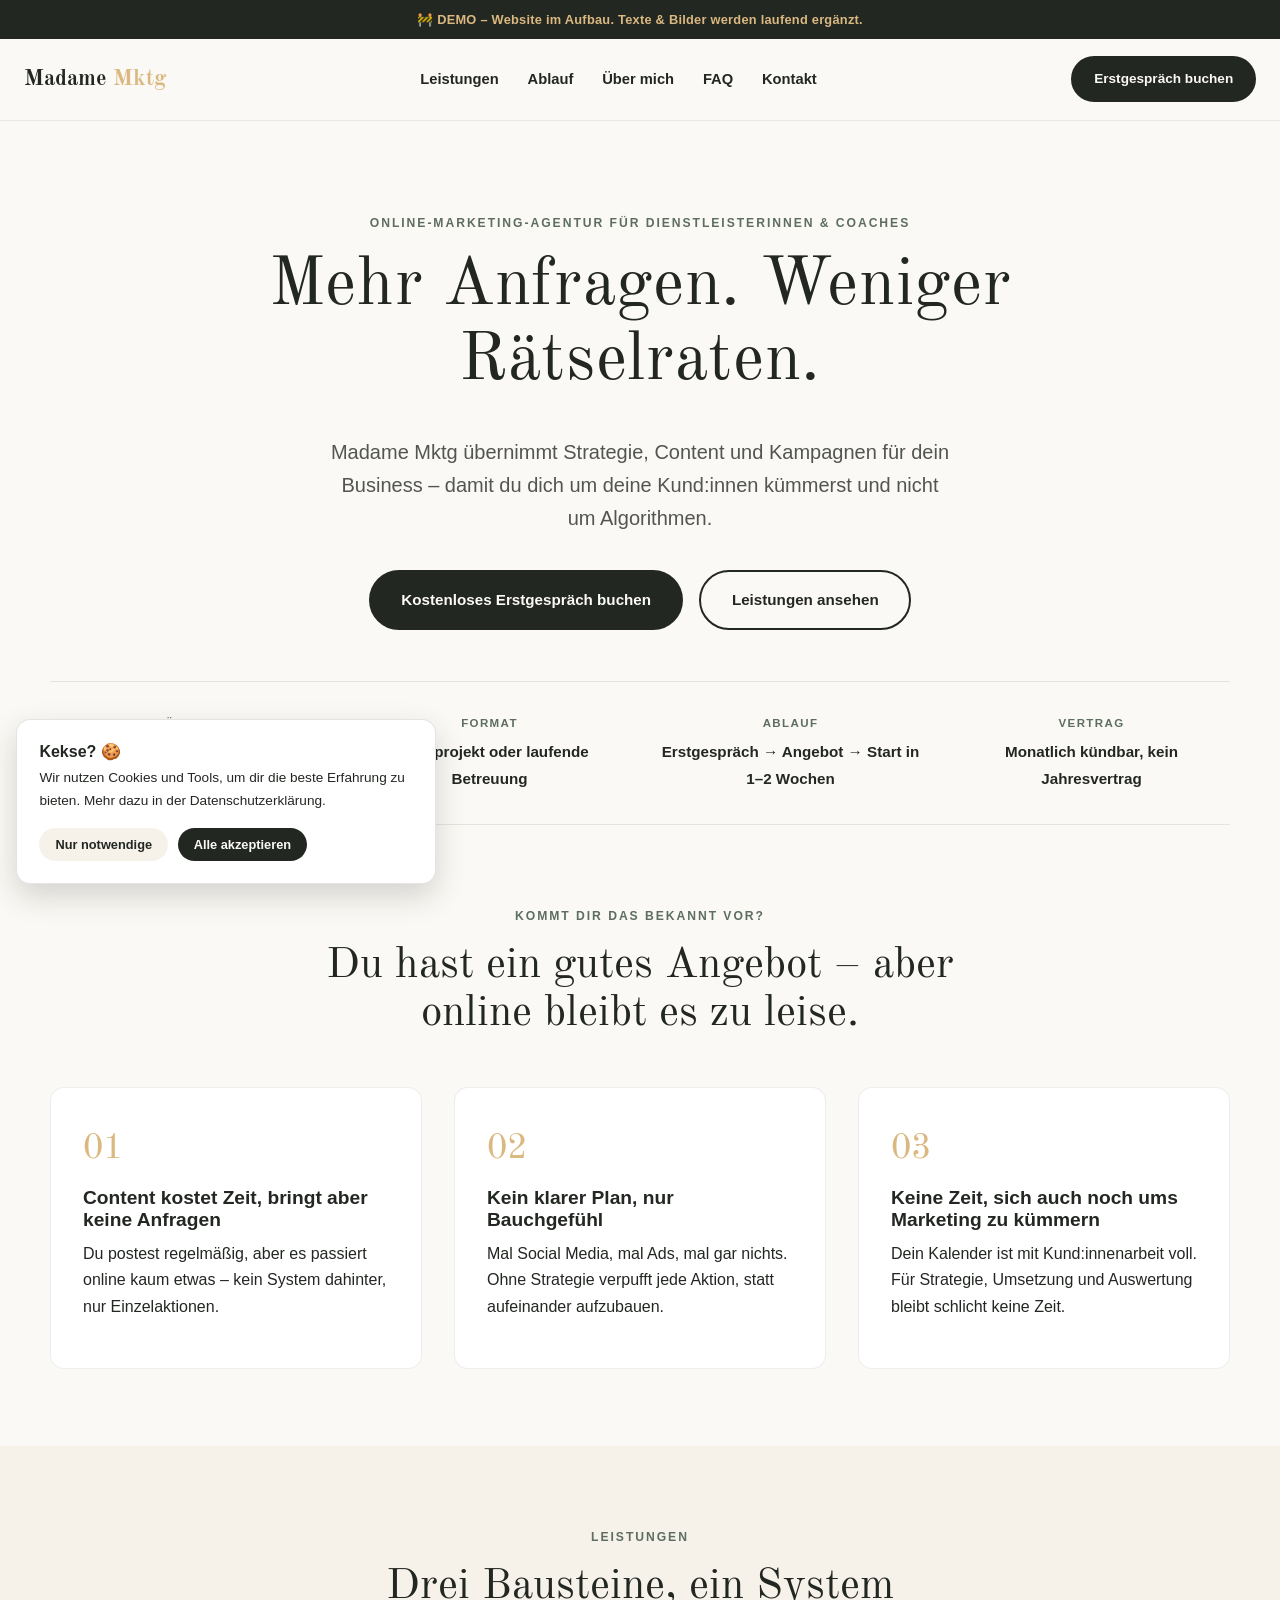
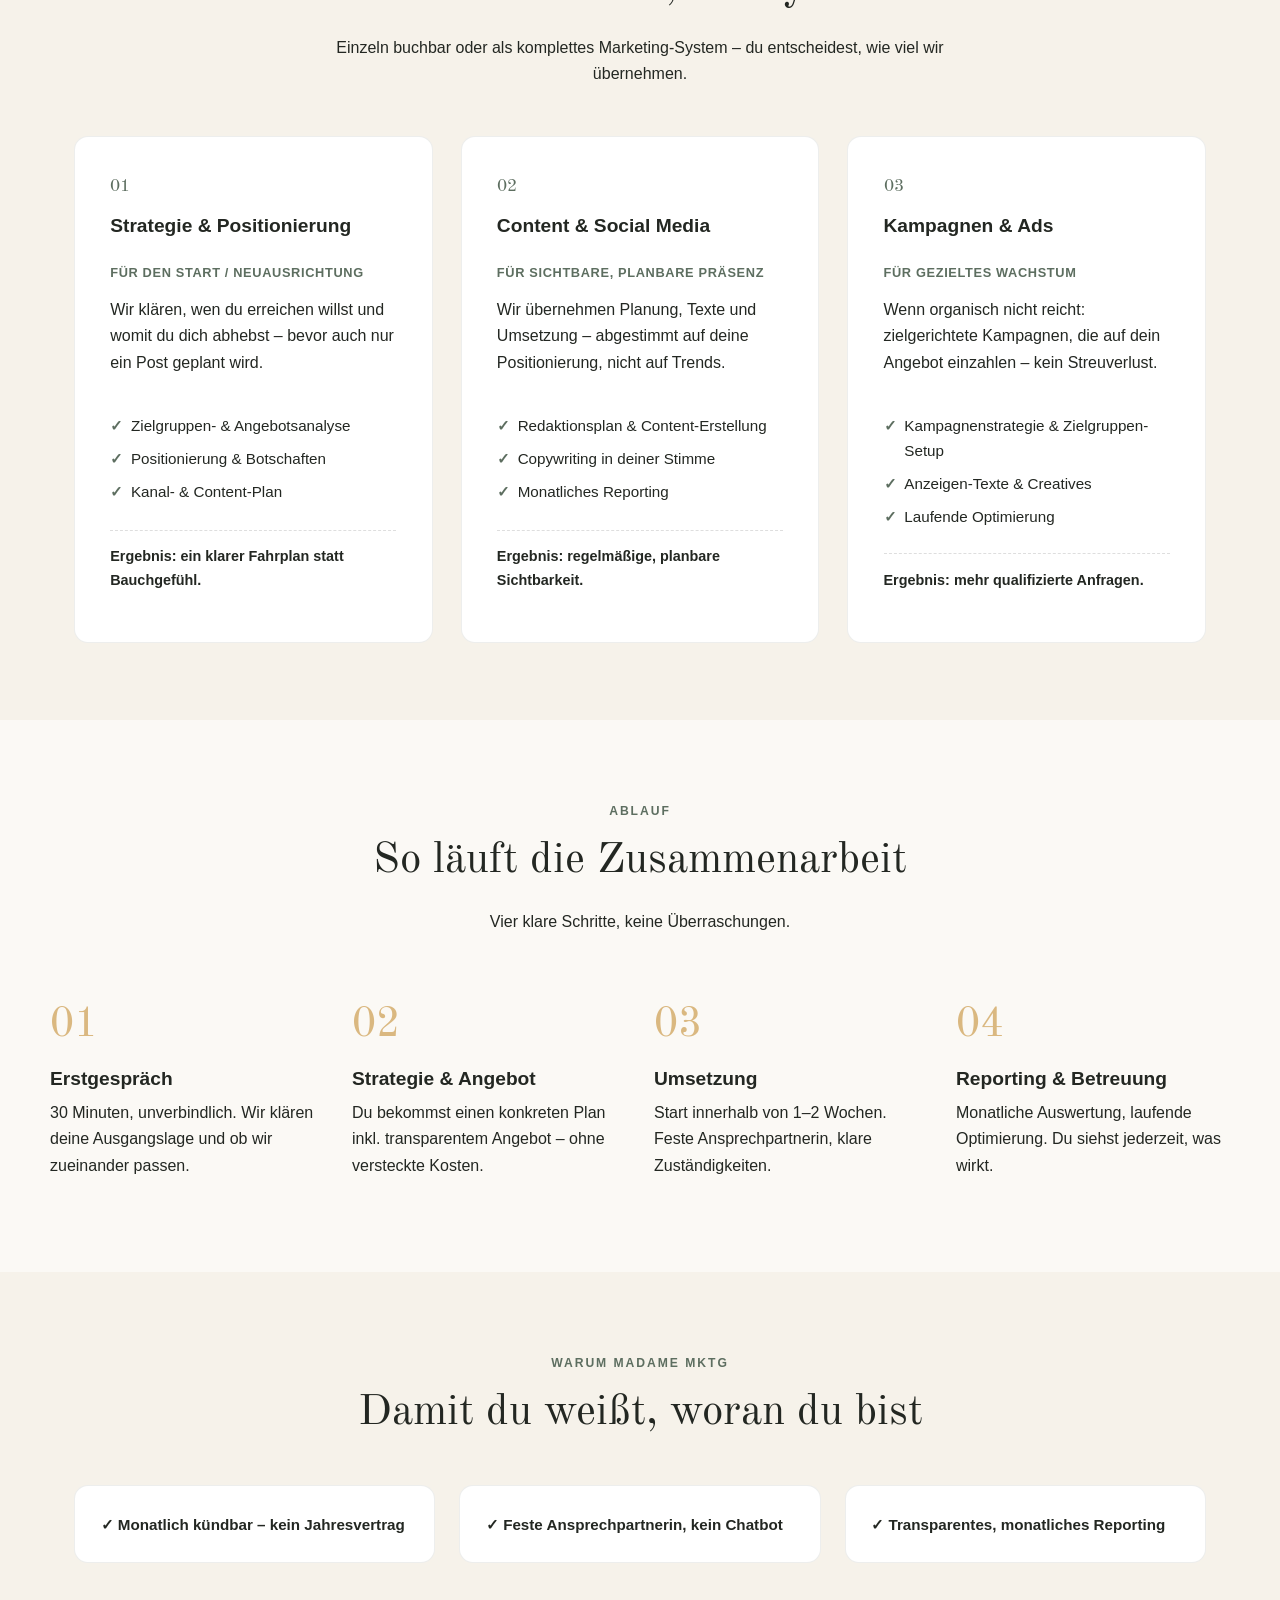
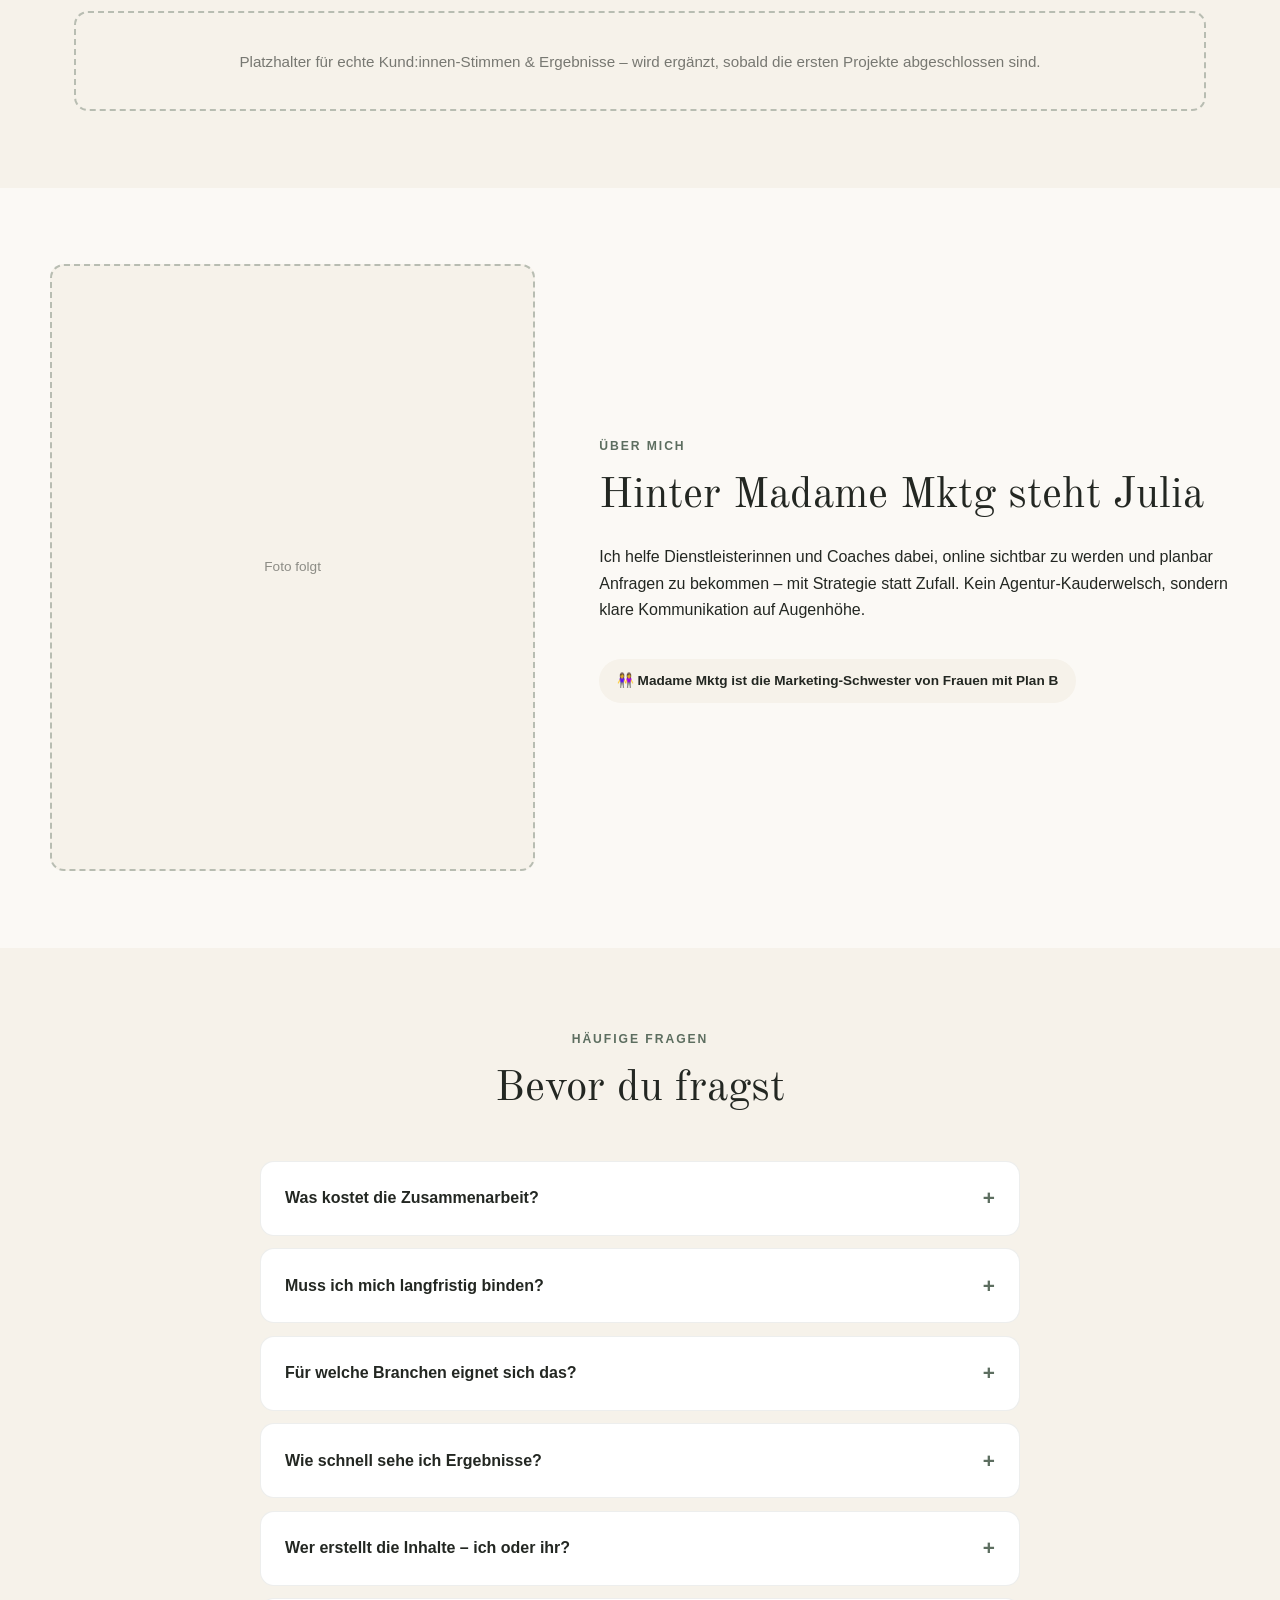
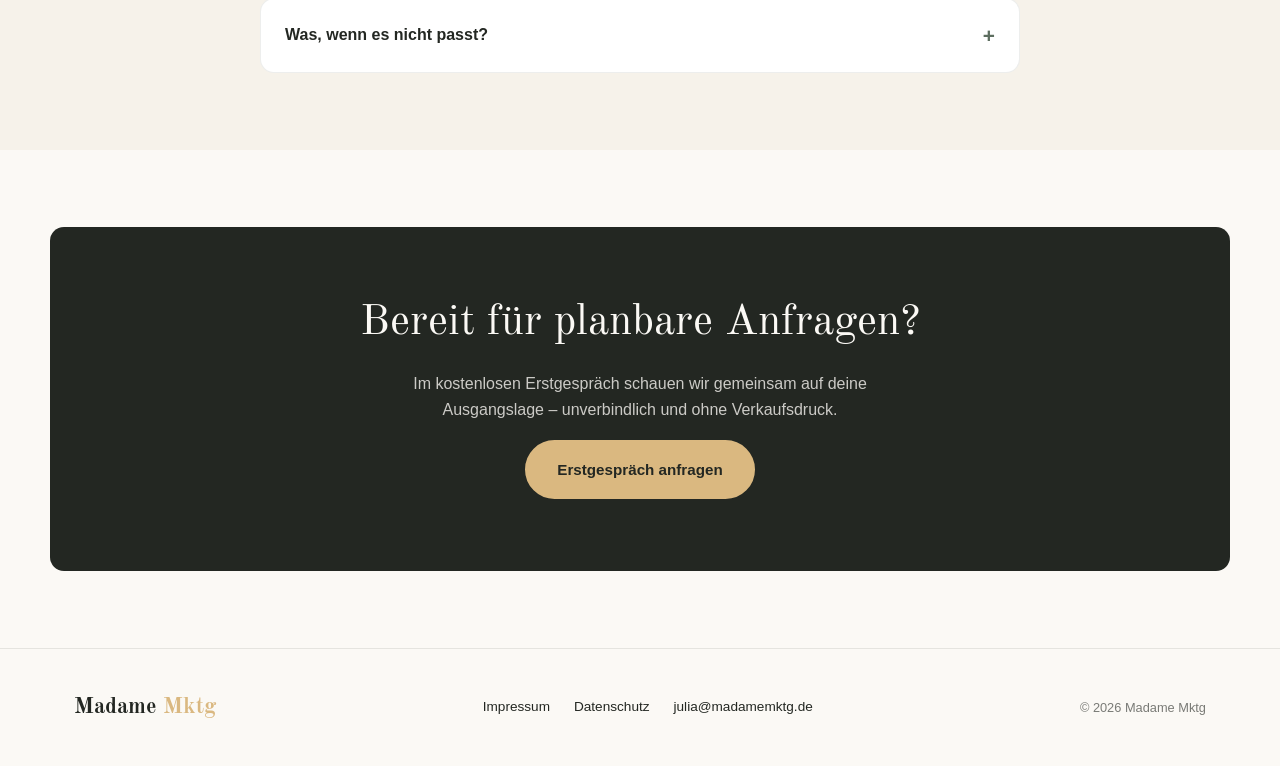
==== index.html @ fb3a8716 "Initial site: Madame Mktg Dienstleistungsseite Hero, Problem, Leistungen, Ablauf, Proof, Über mich, " ====
<!DOCTYPE html>
<html lang="de">
<head>
<meta charset="UTF-8">
<meta name="viewport" content="width=device-width, initial-scale=1.0">
<title>Madame Mktg – Online Marketing für Dienstleisterinnen & Coaches</title>
<meta name="description" content="Madame Mktg übernimmt Strategie, Content und Kampagnen für dein Dienstleistungs-Business – planbar, transparent, monatlich kündbar.">
<link rel="stylesheet" href="css/style.css">
</head>
<body>
<div class="demo-banner">🚧 DEMO – Website im Aufbau. Texte &amp; Bilder werden laufend ergänzt.</div>

<header class="site-header">
  <a href="index.html" class="logo">Madame <em>Mktg</em></a>
  <button class="nav-toggle" aria-label="Menü öffnen" aria-expanded="false">☰</button>
  <nav class="nav">
    <a href="#leistungen">Leistungen</a>
    <a href="#ablauf">Ablauf</a>
    <a href="#ueber-mich">Über mich</a>
    <a href="#faq">FAQ</a>
    <a href="#kontakt">Kontakt</a>
  </nav>
  <div class="header-actions">
    <a href="#kontakt" class="btn btn--small">Erstgespräch buchen</a>
  </div>
</header>

<main>

  <!-- HERO — Dienstleistungsseite: sofort klar, für wen / was / wie geht's weiter -->
  <section class="hero wrap">
    <div class="hero__inner">
      <span class="eyebrow">Online-Marketing-Agentur für Dienstleisterinnen &amp; Coaches</span>
      <h1>Mehr Anfragen. Weniger Rätselraten.</h1>
      <p class="hero__sub">Madame Mktg übernimmt Strategie, Content und Kampagnen für dein Business – damit du dich um deine Kund:innen kümmerst und nicht um Algorithmen.</p>
      <div class="hero__cta">
        <a href="#kontakt" class="btn">Kostenloses Erstgespräch buchen</a>
        <a href="#leistungen" class="btn btn--outline">Leistungen ansehen</a>
      </div>
    </div>

    <div class="clarity">
      <div class="clarity__grid">
        <div class="clarity__item">
          <span class="clarity__label">Für wen</span>
          <span class="clarity__value">Coaches, Beraterinnen &amp; Dienstleisterinnen</span>
        </div>
        <div class="clarity__item">
          <span class="clarity__label">Format</span>
          <span class="clarity__value">Einzelprojekt oder laufende Betreuung</span>
        </div>
        <div class="clarity__item">
          <span class="clarity__label">Ablauf</span>
          <span class="clarity__value">Erstgespräch → Angebot → Start in 1–2 Wochen</span>
        </div>
        <div class="clarity__item">
          <span class="clarity__label">Vertrag</span>
          <span class="clarity__value">Monatlich kündbar, kein Jahresvertrag</span>
        </div>
      </div>
    </div>
  </section>

  <!-- PROBLEM -->
  <section class="section wrap" id="problem">
    <div class="section-head section-head--center">
      <span class="eyebrow">Kommt dir das bekannt vor?</span>
      <h2>Du hast ein gutes Angebot – aber online bleibt es zu leise.</h2>
    </div>
    <div class="problem__list">
      <div class="problem__item">
        <span class="problem__mark">01</span>
        <h3>Content kostet Zeit, bringt aber keine Anfragen</h3>
        <p>Du postest regelmäßig, aber es passiert online kaum etwas – kein System dahinter, nur Einzelaktionen.</p>
      </div>
      <div class="problem__item">
        <span class="problem__mark">02</span>
        <h3>Kein klarer Plan, nur Bauchgefühl</h3>
        <p>Mal Social Media, mal Ads, mal gar nichts. Ohne Strategie verpufft jede Aktion, statt aufeinander aufzubauen.</p>
      </div>
      <div class="problem__item">
        <span class="problem__mark">03</span>
        <h3>Keine Zeit, sich auch noch ums Marketing zu kümmern</h3>
        <p>Dein Kalender ist mit Kund:innenarbeit voll. Für Strategie, Umsetzung und Auswertung bleibt schlicht keine Zeit.</p>
      </div>
    </div>
  </section>

  <!-- LEISTUNGEN -->
  <section class="section section--muted" id="leistungen">
    <div class="wrap">
      <div class="section-head section-head--center">
        <span class="eyebrow">Leistungen</span>
        <h2>Drei Bausteine, ein System</h2>
        <p>Einzeln buchbar oder als komplettes Marketing-System – du entscheidest, wie viel wir übernehmen.</p>
      </div>
      <div class="services">
        <article class="service-card">
          <span class="service-card__num">01</span>
          <h3>Strategie &amp; Positionierung</h3>
          <span class="service-card__for">Für den Start / Neuausrichtung</span>
          <p>Wir klären, wen du erreichen willst und womit du dich abhebst – bevor auch nur ein Post geplant wird.</p>
          <ul>
            <li>Zielgruppen- &amp; Angebotsanalyse</li>
            <li>Positionierung &amp; Botschaften</li>
            <li>Kanal- &amp; Content-Plan</li>
          </ul>
          <p class="service-card__result">Ergebnis: ein klarer Fahrplan statt Bauchgefühl.</p>
        </article>
        <article class="service-card">
          <span class="service-card__num">02</span>
          <h3>Content &amp; Social Media</h3>
          <span class="service-card__for">Für sichtbare, planbare Präsenz</span>
          <p>Wir übernehmen Planung, Texte und Umsetzung – abgestimmt auf deine Positionierung, nicht auf Trends.</p>
          <ul>
            <li>Redaktionsplan &amp; Content-Erstellung</li>
            <li>Copywriting in deiner Stimme</li>
            <li>Monatliches Reporting</li>
          </ul>
          <p class="service-card__result">Ergebnis: regelmäßige, planbare Sichtbarkeit.</p>
        </article>
        <article class="service-card">
          <span class="service-card__num">03</span>
          <h3>Kampagnen &amp; Ads</h3>
          <span class="service-card__for">Für gezieltes Wachstum</span>
          <p>Wenn organisch nicht reicht: zielgerichtete Kampagnen, die auf dein Angebot einzahlen – kein Streuverlust.</p>
          <ul>
            <li>Kampagnenstrategie &amp; Zielgruppen-Setup</li>
            <li>Anzeigen-Texte &amp; Creatives</li>
            <li>Laufende Optimierung</li>
          </ul>
          <p class="service-card__result">Ergebnis: mehr qualifizierte Anfragen.</p>
        </article>
      </div>
    </div>
  </section>

  <!-- ABLAUF -->
  <section class="section wrap" id="ablauf">
    <div class="section-head section-head--center">
      <span class="eyebrow">Ablauf</span>
      <h2>So läuft die Zusammenarbeit</h2>
      <p>Vier klare Schritte, keine Überraschungen.</p>
    </div>
    <div class="steps">
      <div class="step">
        <span class="step__num"></span>
        <h3>Erstgespräch</h3>
        <p>30 Minuten, unverbindlich. Wir klären deine Ausgangslage und ob wir zueinander passen.</p>
      </div>
      <div class="step">
        <span class="step__num"></span>
        <h3>Strategie &amp; Angebot</h3>
        <p>Du bekommst einen konkreten Plan inkl. transparentem Angebot – ohne versteckte Kosten.</p>
      </div>
      <div class="step">
        <span class="step__num"></span>
        <h3>Umsetzung</h3>
        <p>Start innerhalb von 1–2 Wochen. Feste Ansprechpartnerin, klare Zuständigkeiten.</p>
      </div>
      <div class="step">
        <span class="step__num"></span>
        <h3>Reporting &amp; Betreuung</h3>
        <p>Monatliche Auswertung, laufende Optimierung. Du siehst jederzeit, was wirkt.</p>
      </div>
    </div>
  </section>

  <!-- PROOF / TRUST -->
  <section class="section section--muted" id="proof">
    <div class="wrap">
      <div class="section-head section-head--center">
        <span class="eyebrow">Warum Madame Mktg</span>
        <h2>Damit du weißt, woran du bist</h2>
      </div>
      <div class="trust__grid">
        <div class="trust__item">✓ Monatlich kündbar – kein Jahresvertrag</div>
        <div class="trust__item">✓ Feste Ansprechpartnerin, kein Chatbot</div>
        <div class="trust__item">✓ Transparentes, monatliches Reporting</div>
      </div>
      <div class="testimonial-placeholder">
        Platzhalter für echte Kund:innen-Stimmen &amp; Ergebnisse – wird ergänzt, sobald die ersten Projekte abgeschlossen sind.
      </div>
    </div>
  </section>

  <!-- ÜBER MICH -->
  <section class="section wrap" id="ueber-mich">
    <div class="about__grid">
      <div class="about__photo">Foto folgt</div>
      <div>
        <span class="eyebrow">Über mich</span>
        <h2>Hinter Madame Mktg steht Julia</h2>
        <p>Ich helfe Dienstleisterinnen und Coaches dabei, online sichtbar zu werden und planbar Anfragen zu bekommen – mit Strategie statt Zufall. Kein Agentur-Kauderwelsch, sondern klare Kommunikation auf Augenhöhe.</p>
        <div class="sister-note">👭 Madame Mktg ist die Marketing-Schwester von Frauen mit Plan B</div>
      </div>
    </div>
  </section>

  <!-- FAQ -->
  <section class="section section--muted" id="faq">
    <div class="wrap">
      <div class="section-head section-head--center">
        <span class="eyebrow">Häufige Fragen</span>
        <h2>Bevor du fragst</h2>
      </div>
      <div class="faq">
        <details class="faq-item">
          <summary>Was kostet die Zusammenarbeit?</summary>
          <p>Das hängt vom Umfang ab – Einzelprojekt oder laufende Betreuung. Im kostenlosen Erstgespräch bekommst du ein konkretes, transparentes Angebot, keine Pauschalpreise von der Stange.</p>
        </details>
        <details class="faq-item">
          <summary>Muss ich mich langfristig binden?</summary>
          <p>Nein. Alle laufenden Pakete sind monatlich kündbar. Wir wollen, dass du bleibst, weil es funktioniert – nicht, weil ein Vertrag dich hält.</p>
        </details>
        <details class="faq-item">
          <summary>Für welche Branchen eignet sich das?</summary>
          <p>Der Fokus liegt auf Coaches, Beraterinnen und Dienstleisterinnen mit erklärungsbedürftigen Angeboten. Passt dein Business nicht dazu, sagen wir dir das ehrlich im Erstgespräch.</p>
        </details>
        <details class="faq-item">
          <summary>Wie schnell sehe ich Ergebnisse?</summary>
          <p>Erste sichtbare Aktivität ab Woche 1–2. Verlässliche, planbare Anfragen brauchen meist 8–12 Wochen kontinuierlicher Arbeit – seriöses Marketing ist kein Sprint.</p>
        </details>
        <details class="faq-item">
          <summary>Wer erstellt die Inhalte – ich oder ihr?</summary>
          <p>Wir übernehmen die Umsetzung, basierend auf deiner Stimme und deinem Wissen. Du gibst Input (z. B. in kurzen Calls oder Sprachnachrichten), wir machen daraus fertigen Content.</p>
        </details>
        <details class="faq-item">
          <summary>Was, wenn es nicht passt?</summary>
          <p>Dank monatlicher Kündbarkeit trägst du kein großes Risiko. Im Erstgespräch prüfen wir außerdem ehrlich, ob eine Zusammenarbeit für beide Seiten Sinn ergibt.</p>
        </details>
      </div>
    </div>
  </section>

  <!-- FINAL CTA -->
  <section class="section wrap" id="kontakt">
    <div class="final-cta">
      <h2>Bereit für planbare Anfragen?</h2>
      <p>Im kostenlosen Erstgespräch schauen wir gemeinsam auf deine Ausgangslage – unverbindlich und ohne Verkaufsdruck.</p>
      <a href="mailto:julia@madamemktg.de?subject=Erstgespr%C3%A4ch%20Madame%20Mktg" class="btn">Erstgespräch anfragen</a>
    </div>
  </section>

</main>

<footer class="site-footer">
  <div class="wrap footer__grid">
    <span class="logo">Madame <em>Mktg</em></span>
    <div class="footer__links">
      <a href="impressum.html">Impressum</a>
      <a href="datenschutz.html">Datenschutz</a>
      <a href="mailto:julia@madamemktg.de">julia@madamemktg.de</a>
    </div>
    <span class="footer__meta">© <span id="year"></span> Madame Mktg</span>
  </div>
</footer>

<div class="cookie-banner" id="cookie-banner">
  <h3>Kekse? 🍪</h3>
  <p>Wir nutzen Cookies und Tools, um dir die beste Erfahrung zu bieten. Mehr dazu in der <a href="datenschutz.html">Datenschutzerklärung</a>.</p>
  <div class="cookie-banner__actions">
    <button type="button" class="cookie-btn--necessary" id="cookie-necessary">Nur notwendige</button>
    <button type="button" class="cookie-btn--all" id="cookie-all">Alle akzeptieren</button>
  </div>
</div>

<script src="js/main.js"></script>
</body>
</html>
---- css/style.css ----
/* ==========================================================
   Madame Mktg — Stylesheet
   Farbwelt & Headline-Schrift bewusst an "Frauen mit Plan B"
   angelehnt (Schwestermarke), Aufbau & Komponenten eigenständig
   für eine konversionsfokussierte Dienstleistungsseite.
   ========================================================== */

@font-face {
  font-family: "Old Standard TT";
  src: url("../assets/fonts/OldStandardTT-Regular.woff2") format("woff2");
  font-weight: 400;
  font-style: normal;
  font-display: swap;
}
@font-face {
  font-family: "Old Standard TT";
  src: url("../assets/fonts/OldStandardTT-Bold.woff2") format("woff2");
  font-weight: 700;
  font-style: normal;
  font-display: swap;
}
@font-face {
  font-family: "Old Standard TT";
  src: url("../assets/fonts/OldStandardTT-Italic.woff2") format("woff2");
  font-weight: 400;
  font-style: italic;
  font-display: swap;
}
/* Self-hosted (SIL Open Font License) – kein Google-Fonts-Request, DSGVO-sauber. */

:root {
  --ink: #232722;
  --forest: #5D6E60;
  --sand: #dab880;
  --cream: #f6f2ea;
  --paper: #fbf9f5;
  --white: #ffffff;

  --font-head: "Old Standard TT", Georgia, "Times New Roman", serif;
  --font-body: -apple-system, BlinkMacSystemFont, "Segoe UI", Roboto, Helvetica, Arial, sans-serif;

  --container: 1180px;
  --container-narrow: 760px;
  --gap-section: clamp(3rem, 6vw, 6rem);
  --radius: 14px;
  --ease: cubic-bezier(0.16, 1, 0.3, 1);
}

*, *::before, *::after { box-sizing: border-box; }
html { scroll-behavior: smooth; }
@media (prefers-reduced-motion: reduce) { html { scroll-behavior: auto; } }

body {
  margin: 0;
  background: var(--paper);
  color: var(--ink);
  font-family: var(--font-body);
  font-size: 16px;
  line-height: 1.65;
  -webkit-font-smoothing: antialiased;
}
img { max-width: 100%; display: block; }
a { color: inherit; text-decoration: none; }
ul { padding: 0; margin: 0; list-style: none; }

h1, h2, h3 {
  font-family: var(--font-head);
  font-weight: 400;
  line-height: 1.12;
  margin: 0 0 0.55em;
}
h1 { font-size: clamp(2.4rem, 5.6vw, 4.2rem); letter-spacing: 0.01em; }
h2 { font-size: clamp(1.9rem, 3.6vw, 2.7rem); }
h3 { font-family: var(--font-body); font-weight: 700; font-size: 1.2rem; }
p { margin: 0 0 1em; }
em { font-style: italic; color: var(--forest); }

.eyebrow {
  display: inline-block;
  font-size: 0.76rem;
  letter-spacing: 0.16em;
  text-transform: uppercase;
  color: var(--forest);
  font-weight: 700;
  margin-bottom: 1rem;
}

/* ---------- Layout ---------- */
.wrap { max-width: var(--container); margin: 0 auto; padding: 0 1.5rem; }
.wrap--narrow { max-width: var(--container-narrow); }
.section { padding: var(--gap-section) 0; }
.section--muted { background: var(--cream); }
.section-head { max-width: 640px; margin: 0 0 3rem; }
.section-head--center { margin-left: auto; margin-right: auto; text-align: center; }

/* ---------- Demo banner ---------- */
.demo-banner {
  background: var(--ink);
  color: var(--sand);
  text-align: center;
  font-size: 0.8rem;
  font-weight: 600;
  letter-spacing: 0.02em;
  padding: 0.55rem 1rem;
}

/* ---------- Buttons ---------- */
.btn {
  display: inline-flex;
  align-items: center;
  gap: 0.5rem;
  padding: 0.95rem 1.9rem;
  background: var(--ink);
  color: var(--paper);
  border-radius: 999px;
  font-size: 0.95rem;
  font-weight: 700;
  border: 2px solid var(--ink);
  cursor: pointer;
  transition: background 0.25s var(--ease), color 0.25s var(--ease), transform 0.25s var(--ease);
}
.btn:hover { background: var(--forest); border-color: var(--forest); transform: translateY(-2px); }
.btn--outline { background: transparent; color: var(--ink); }
.btn--outline:hover { background: var(--ink); color: var(--paper); }
.btn--small { padding: 0.6rem 1.3rem; font-size: 0.85rem; }
.btn--block { width: 100%; justify-content: center; }

/* ---------- Header ---------- */
.site-header {
  position: sticky;
  top: 0;
  z-index: 40;
  display: flex;
  align-items: center;
  justify-content: space-between;
  gap: 1rem;
  padding: 1.1rem 1.5rem;
  background: rgba(251, 249, 245, 0.92);
  backdrop-filter: blur(8px);
  border-bottom: 1px solid rgba(35, 39, 34, 0.08);
}
.logo {
  font-family: var(--font-head);
  font-size: 1.4rem;
  font-weight: 700;
  color: var(--ink);
  display: inline-flex;
  align-items: baseline;
  gap: 0.35rem;
}
.logo em { font-style: normal; color: var(--sand); }
.nav { display: flex; align-items: center; gap: 1.8rem; }
.nav a { font-size: 0.92rem; font-weight: 600; }
.nav a:hover { color: var(--forest); }
.header-actions { display: flex; align-items: center; gap: 1.5rem; }
.nav-toggle {
  display: none;
  background: none;
  border: none;
  font-size: 1.4rem;
  cursor: pointer;
  color: var(--ink);
}
@media (max-width: 880px) {
  .nav {
    position: absolute;
    top: 100%;
    left: 0;
    right: 0;
    flex-direction: column;
    align-items: flex-start;
    gap: 0;
    background: var(--paper);
    border-bottom: 1px solid rgba(35,39,34,0.08);
    max-height: 0;
    overflow: hidden;
    transition: max-height 0.3s var(--ease);
  }
  .nav.is-open { max-height: 320px; }
  .nav a { padding: 0.9rem 1.5rem; width: 100%; border-top: 1px solid rgba(35,39,34,0.06); }
  .nav-toggle { display: block; }
}

/* ---------- Hero ---------- */
.hero { padding: clamp(3rem, 7vw, 5.5rem) 0 0; }
.hero__inner { max-width: 780px; margin: 0 auto; text-align: center; }
.hero__sub {
  font-size: clamp(1.05rem, 1.6vw, 1.25rem);
  color: rgba(35,39,34,0.78);
  max-width: 620px;
  margin: 0 auto 2.2rem;
}
.hero__cta { display: flex; justify-content: center; gap: 1rem; flex-wrap: wrap; margin-bottom: 3.2rem; }

/* Clarity strip: answers "woran bin ich bei euch" at a glance */
.clarity {
  border-top: 1px solid rgba(35,39,34,0.1);
  border-bottom: 1px solid rgba(35,39,34,0.1);
  padding: 2rem 0;
}
.clarity__grid {
  display: grid;
  grid-template-columns: repeat(4, 1fr);
  gap: 1.5rem;
}
@media (max-width: 880px) {
  .clarity__grid { grid-template-columns: repeat(2, 1fr); }
}
.clarity__item { text-align: center; padding: 0 0.5rem; }
.clarity__label {
  display: block;
  font-size: 0.72rem;
  letter-spacing: 0.12em;
  text-transform: uppercase;
  color: var(--forest);
  font-weight: 700;
  margin-bottom: 0.4rem;
}
.clarity__value { font-size: 0.95rem; font-weight: 600; }

/* ---------- Problem ---------- */
.problem__list { display: grid; grid-template-columns: repeat(3, 1fr); gap: 2rem; }
@media (max-width: 880px) { .problem__list { grid-template-columns: 1fr; } }
.problem__item {
  background: var(--white);
  border: 1px solid rgba(35,39,34,0.08);
  border-radius: var(--radius);
  padding: 2rem;
}
.problem__mark { font-family: var(--font-head); font-size: 2.2rem; color: var(--sand); margin-bottom: 0.6rem; display: block; }

/* ---------- Leistungen ---------- */
.services { display: grid; grid-template-columns: repeat(3, 1fr); gap: 1.75rem; }
@media (max-width: 980px) { .services { grid-template-columns: 1fr; } }
.service-card {
  background: var(--white);
  border-radius: var(--radius);
  padding: 2.2rem;
  border: 1px solid rgba(35,39,34,0.08);
  display: flex;
  flex-direction: column;
  gap: 0.9rem;
}
.service-card__num { font-family: var(--font-head); font-size: 1.1rem; color: var(--forest); }
.service-card__for {
  font-size: 0.8rem;
  font-weight: 700;
  color: var(--forest);
  text-transform: uppercase;
  letter-spacing: 0.05em;
}
.service-card ul { display: flex; flex-direction: column; gap: 0.5rem; margin: 0.4rem 0 0.6rem; }
.service-card li { position: relative; padding-left: 1.3rem; font-size: 0.95rem; }
.service-card li::before { content: "✓"; position: absolute; left: 0; color: var(--forest); font-weight: 700; }
.service-card__result {
  margin-top: auto;
  padding-top: 0.9rem;
  border-top: 1px dashed rgba(35,39,34,0.15);
  font-size: 0.9rem;
  font-weight: 600;
}

/* ---------- Ablauf ---------- */
.steps { display: grid; grid-template-columns: repeat(4, 1fr); gap: 1.75rem; counter-reset: step; }
@media (max-width: 980px) { .steps { grid-template-columns: 1fr 1fr; } }
@media (max-width: 600px) { .steps { grid-template-columns: 1fr; } }
.step { position: relative; padding-top: 0.5rem; }
.step__num {
  counter-increment: step;
  font-family: var(--font-head);
  font-size: 2.6rem;
  color: var(--sand);
  margin-bottom: 0.5rem;
  display: block;
}
.step__num::before { content: counter(step, decimal-leading-zero); }

/* ---------- Proof / trust ---------- */
.trust__grid { display: grid; grid-template-columns: repeat(3, 1fr); gap: 1.5rem; margin-bottom: 3rem; }
@media (max-width: 880px) { .trust__grid { grid-template-columns: 1fr; } }
.trust__item {
  background: var(--white);
  border: 1px solid rgba(35,39,34,0.08);
  border-radius: var(--radius);
  padding: 1.6rem;
  font-size: 0.95rem;
  font-weight: 600;
}
.testimonial-placeholder {
  border: 2px dashed rgba(93,110,96,0.4);
  border-radius: var(--radius);
  padding: 2.2rem;
  text-align: center;
  color: rgba(35,39,34,0.6);
  font-size: 0.95rem;
}

/* ---------- Über mich ---------- */
.about__grid { display: grid; grid-template-columns: 1fr 1.3fr; gap: clamp(2rem, 5vw, 4rem); align-items: center; }
@media (max-width: 880px) { .about__grid { grid-template-columns: 1fr; } }
.about__photo {
  aspect-ratio: 4/5;
  background: var(--cream);
  border-radius: var(--radius);
  border: 2px dashed rgba(93,110,96,0.4);
  display: flex;
  align-items: center;
  justify-content: center;
  color: rgba(35,39,34,0.5);
  font-size: 0.85rem;
  text-align: center;
  padding: 1rem;
}
.sister-note {
  display: inline-flex;
  align-items: center;
  gap: 0.5rem;
  margin-top: 1.2rem;
  padding: 0.7rem 1.1rem;
  background: var(--cream);
  border-radius: 999px;
  font-size: 0.85rem;
  font-weight: 600;
}

/* ---------- FAQ ---------- */
.faq { max-width: var(--container-narrow); margin: 0 auto; display: flex; flex-direction: column; gap: 0.8rem; }
.faq-item {
  background: var(--white);
  border: 1px solid rgba(35,39,34,0.08);
  border-radius: var(--radius);
  overflow: hidden;
}
.faq-item summary {
  cursor: pointer;
  list-style: none;
  padding: 1.2rem 1.5rem;
  font-weight: 700;
  display: flex;
  justify-content: space-between;
  align-items: center;
  gap: 1rem;
}
.faq-item summary::-webkit-details-marker { display: none; }
.faq-item summary::after { content: "+"; font-size: 1.3rem; color: var(--forest); flex-shrink: 0; }
.faq-item[open] summary::after { content: "–"; }
.faq-item p { padding: 0 1.5rem 1.4rem; margin: 0; color: rgba(35,39,34,0.8); }

/* ---------- Final CTA ---------- */
.final-cta {
  background: var(--ink);
  color: var(--paper);
  border-radius: var(--radius);
  padding: clamp(2.5rem, 6vw, 4.5rem);
  text-align: center;
}
.final-cta h2 { color: var(--paper); }
.final-cta p { color: rgba(251,249,245,0.78); max-width: 520px; margin-left: auto; margin-right: auto; }
.final-cta .btn { background: var(--sand); border-color: var(--sand); color: var(--ink); }
.final-cta .btn:hover { background: var(--paper); border-color: var(--paper); }

/* ---------- Footer ---------- */
.site-footer { border-top: 1px solid rgba(35,39,34,0.1); padding: 2.5rem 0; }
.footer__grid { display: flex; flex-wrap: wrap; justify-content: space-between; gap: 1.5rem; align-items: center; }
.footer__links { display: flex; gap: 1.5rem; flex-wrap: wrap; font-size: 0.85rem; }
.footer__meta { font-size: 0.8rem; color: rgba(35,39,34,0.6); }

/* ---------- Cookie banner ---------- */
.cookie-banner {
  position: fixed;
  bottom: 1rem;
  left: 1rem;
  right: 1rem;
  max-width: 420px;
  background: var(--white);
  border: 1px solid rgba(35,39,34,0.12);
  border-radius: var(--radius);
  padding: 1.4rem;
  box-shadow: 0 12px 30px rgba(35,39,34,0.18);
  transform: translateY(140%);
  transition: transform 0.4s var(--ease);
  z-index: 60;
}
.cookie-banner.is-visible { transform: translateY(0); }
.cookie-banner h3 { margin: 0 0 0.4rem; font-size: 1rem; }
.cookie-banner p { font-size: 0.85rem; margin: 0 0 1rem; }
.cookie-banner__actions { display: flex; gap: 0.6rem; flex-wrap: wrap; }
.cookie-btn--necessary, .cookie-btn--all {
  border: none;
  border-radius: 999px;
  padding: 0.55rem 1rem;
  font-size: 0.8rem;
  font-weight: 700;
  cursor: pointer;
}
.cookie-btn--necessary { background: var(--cream); color: var(--ink); }
.cookie-btn--all { background: var(--ink); color: var(--paper); }

/* ---------- Simple legal page ---------- */
.legal-list { display: flex; flex-direction: column; gap: 0.5rem; margin: 1rem 0 1.5rem; padding-left: 1.2rem; list-style: disc; }
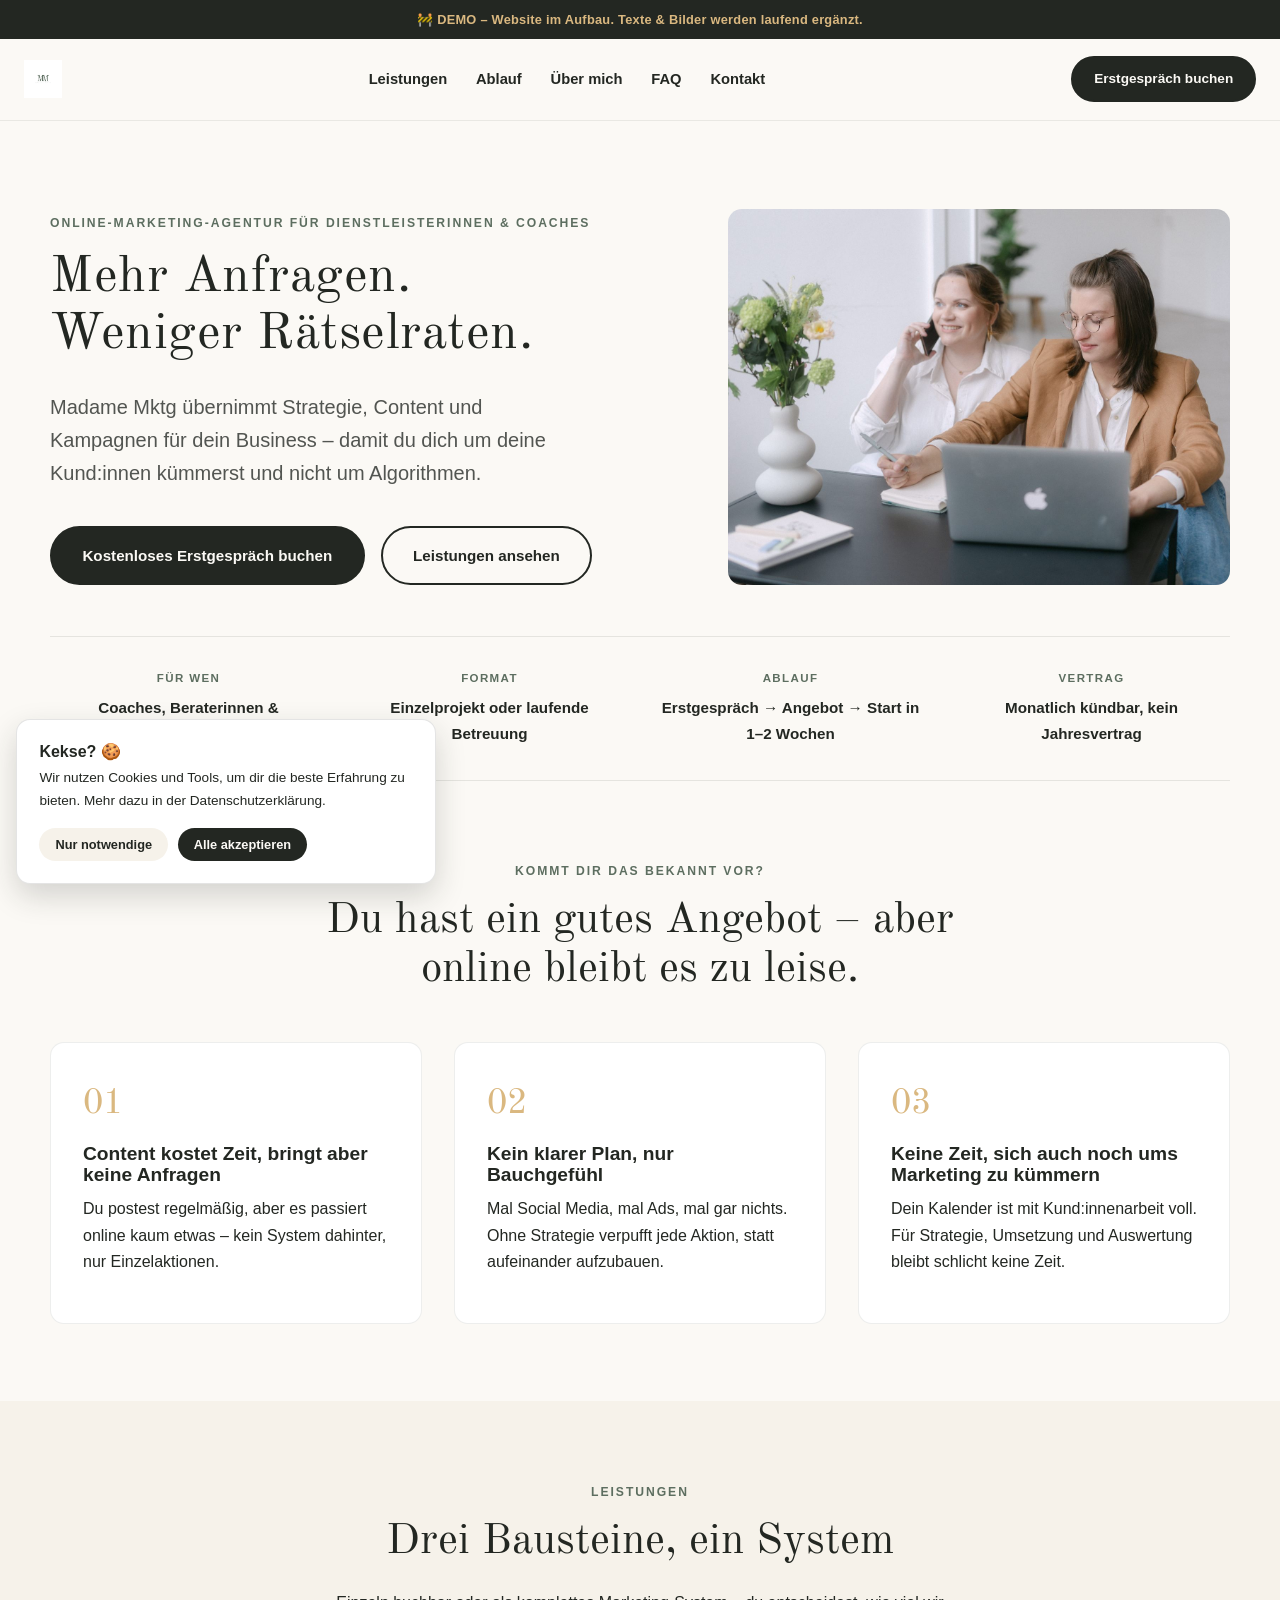
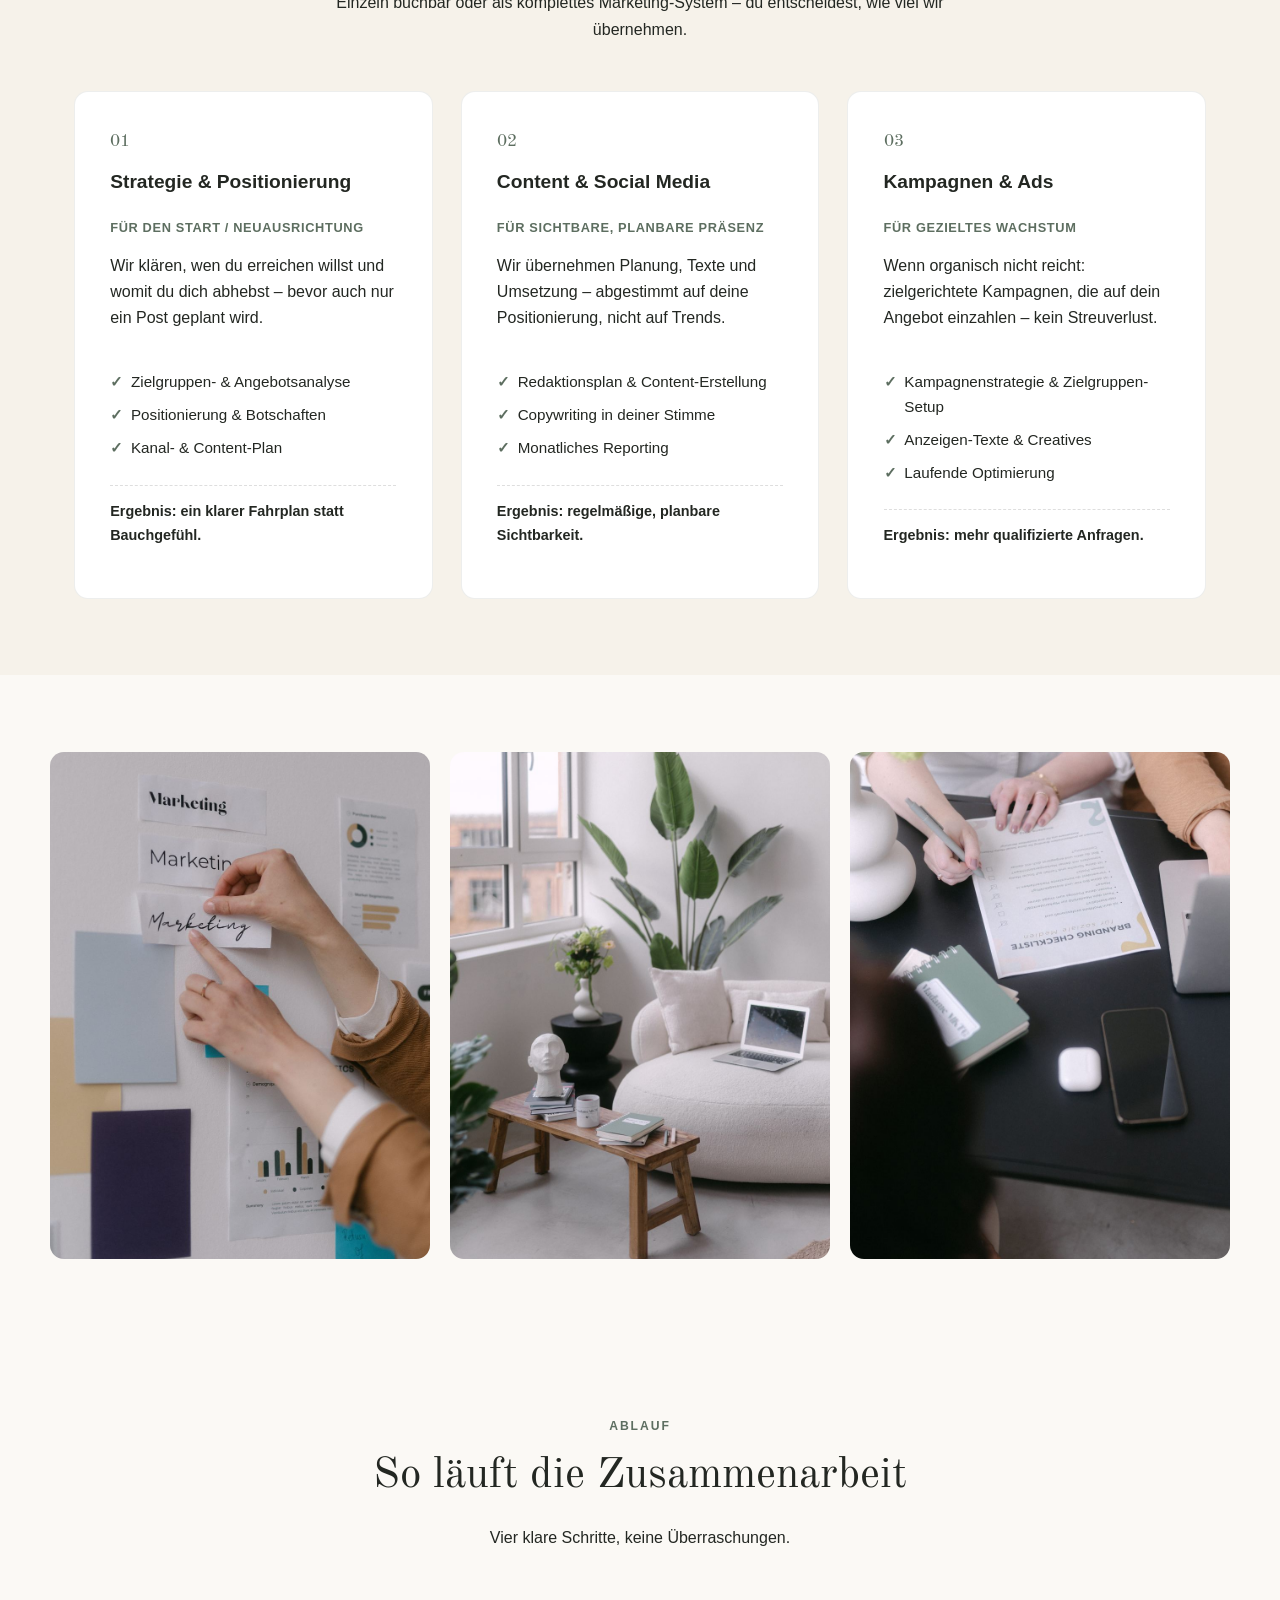
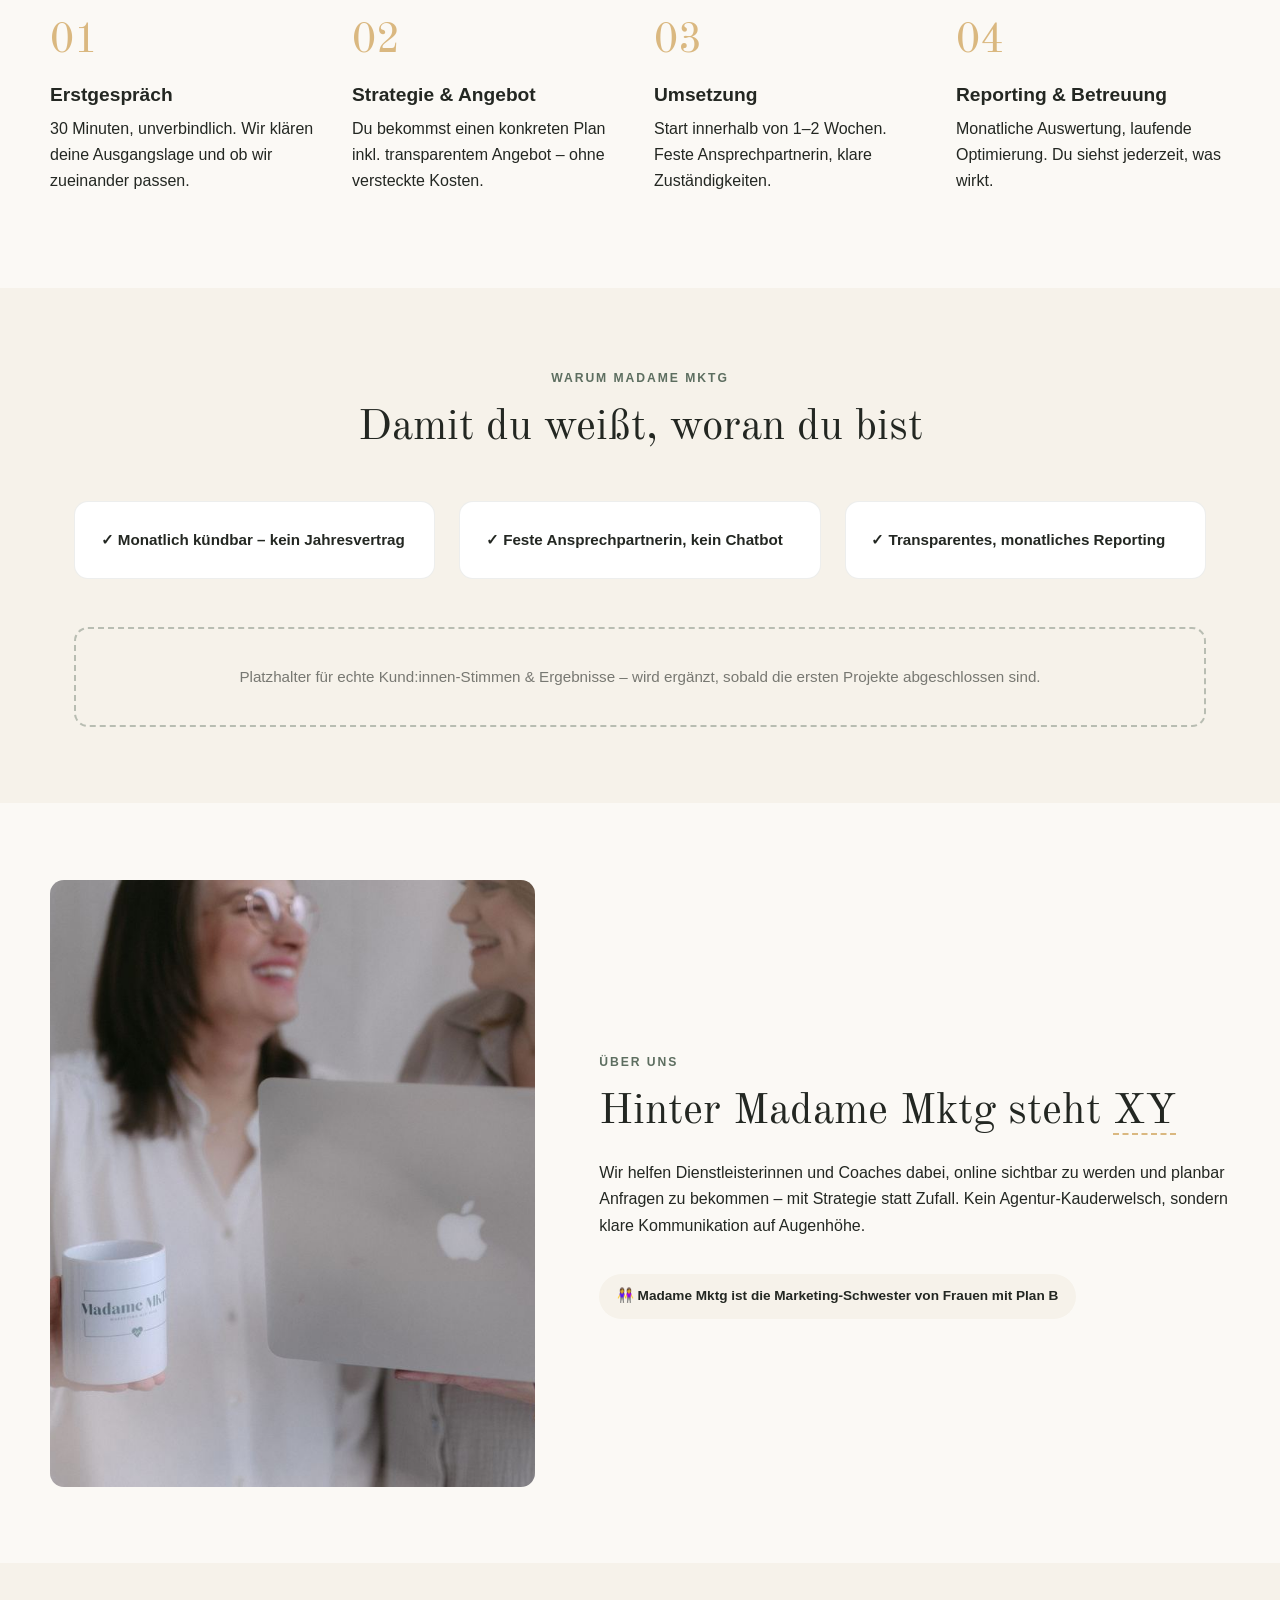
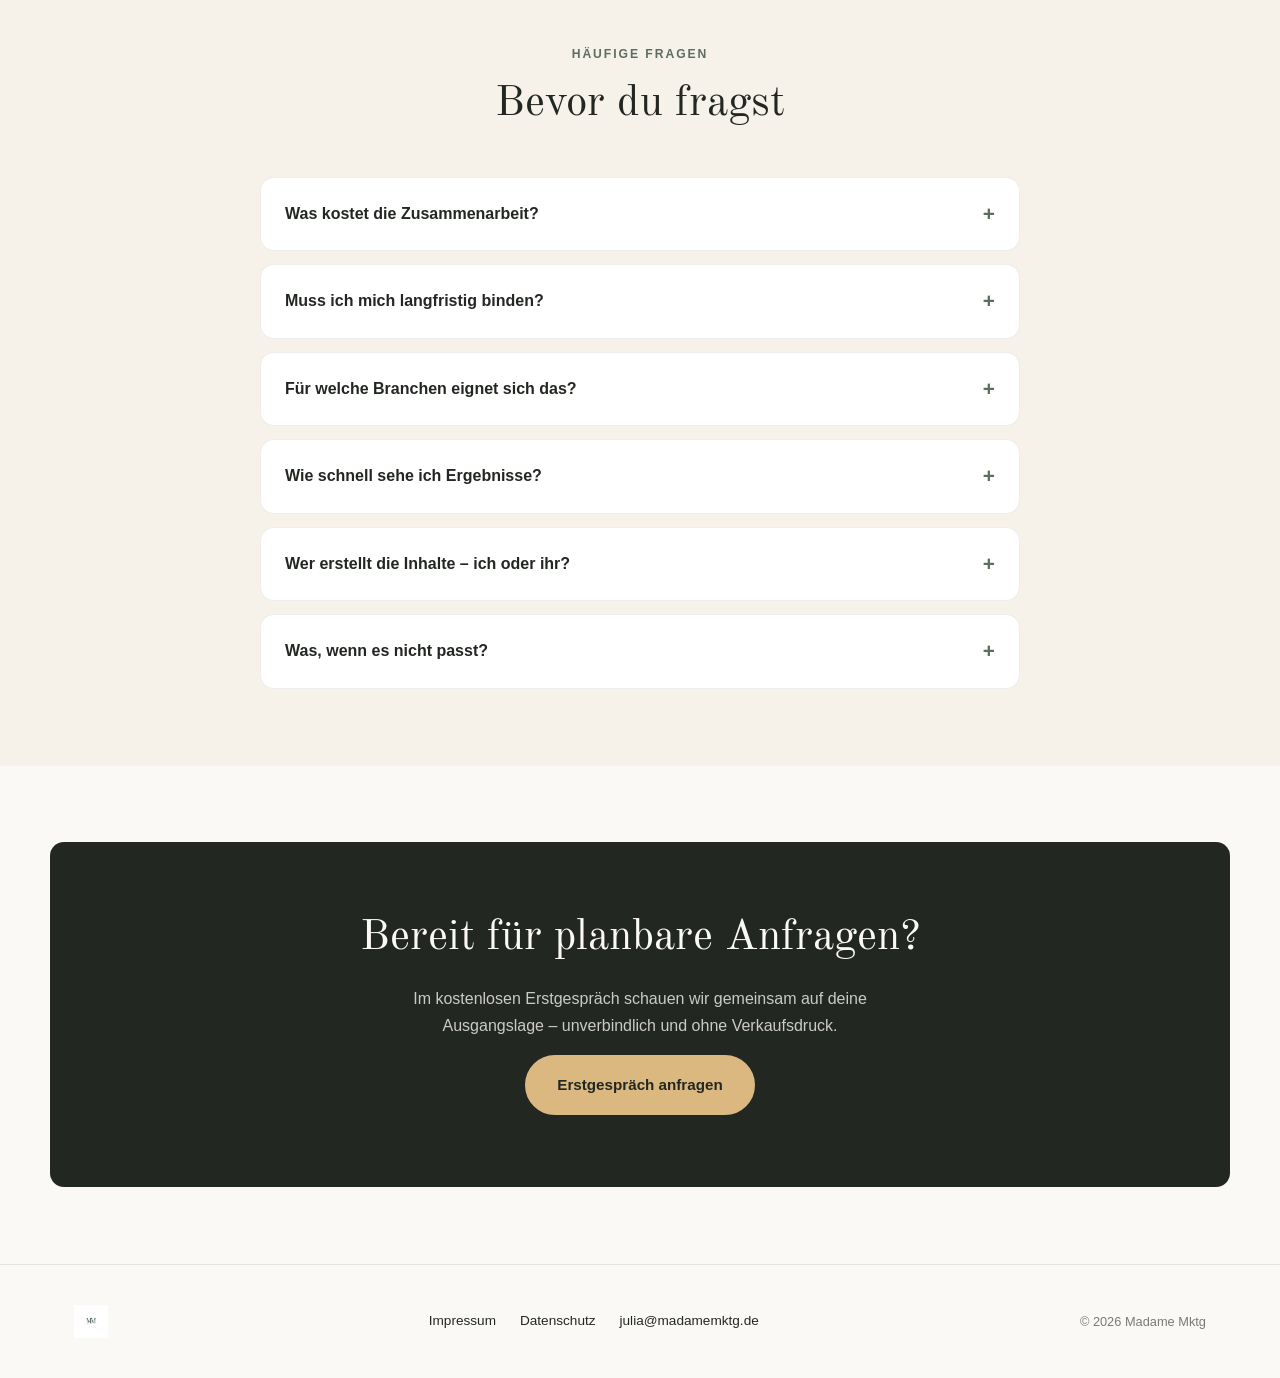
==== commit 8ad3e7bd: "Logo, Fotos & Hero-Layout überarbeiten - Logo (Header/Footer) und 6 kurierte, komprimierte Fotos ein" ====
--- a/index.html
+++ b/index.html
@@ -11,7 +11,7 @@
 <div class="demo-banner">🚧 DEMO – Website im Aufbau. Texte &amp; Bilder werden laufend ergänzt.</div>
 
 <header class="site-header">
-  <a href="index.html" class="logo">Madame <em>Mktg</em></a>
+  <a href="index.html" class="logo"><img src="assets/images/logo.png" alt="Madame Mktg" class="logo-img"></a>
   <button class="nav-toggle" aria-label="Menü öffnen" aria-expanded="false">☰</button>
   <nav class="nav">
     <a href="#leistungen">Leistungen</a>
@@ -29,13 +29,18 @@
 
   <!-- HERO — Dienstleistungsseite: sofort klar, für wen / was / wie geht's weiter -->
   <section class="hero wrap">
-    <div class="hero__inner">
-      <span class="eyebrow">Online-Marketing-Agentur für Dienstleisterinnen &amp; Coaches</span>
-      <h1>Mehr Anfragen. Weniger Rätselraten.</h1>
-      <p class="hero__sub">Madame Mktg übernimmt Strategie, Content und Kampagnen für dein Business – damit du dich um deine Kund:innen kümmerst und nicht um Algorithmen.</p>
-      <div class="hero__cta">
-        <a href="#kontakt" class="btn">Kostenloses Erstgespräch buchen</a>
-        <a href="#leistungen" class="btn btn--outline">Leistungen ansehen</a>
+    <div class="hero__grid">
+      <div class="hero__inner">
+        <span class="eyebrow">Online-Marketing-Agentur für Dienstleisterinnen &amp; Coaches</span>
+        <h1>Mehr Anfragen.<br>Weniger Rätselraten.</h1>
+        <p class="hero__sub">Madame Mktg übernimmt Strategie, Content und Kampagnen für dein Business – damit du dich um deine Kund:innen kümmerst und nicht um Algorithmen.</p>
+        <div class="hero__cta">
+          <a href="#kontakt" class="btn">Kostenloses Erstgespräch buchen</a>
+          <a href="#leistungen" class="btn btn--outline">Leistungen ansehen</a>
+        </div>
+      </div>
+      <div class="hero__media">
+        <img src="assets/images/hero-team.jpg" alt="Zusammenarbeit bei Madame Mktg" loading="eager">
       </div>
     </div>
 
@@ -135,6 +140,21 @@
     </div>
   </section>
 
+  <!-- EINBLICK -->
+  <section class="section wrap" id="einblick">
+    <div class="gallery">
+      <figure class="gallery__item">
+        <img src="assets/images/einblick-strategie.jpg" alt="Strategie- und Content-Planung bei Madame Mktg" loading="lazy">
+      </figure>
+      <figure class="gallery__item">
+        <img src="assets/images/einblick-workspace.jpg" alt="Arbeitsplatz von Madame Mktg" loading="lazy">
+      </figure>
+      <figure class="gallery__item">
+        <img src="assets/images/einblick-checkliste.jpg" alt="Branding-Checkliste im Einsatz" loading="lazy">
+      </figure>
+    </div>
+  </section>
+
   <!-- ABLAUF -->
   <section class="section wrap" id="ablauf">
     <div class="section-head section-head--center">
@@ -187,11 +207,13 @@
   <!-- ÜBER MICH -->
   <section class="section wrap" id="ueber-mich">
     <div class="about__grid">
-      <div class="about__photo">Foto folgt</div>
+      <div class="about__photo">
+        <img src="assets/images/ueber-uns.jpg" alt="Team von Madame Mktg" loading="lazy">
+      </div>
       <div>
-        <span class="eyebrow">Über mich</span>
-        <h2>Hinter Madame Mktg steht Julia</h2>
-        <p>Ich helfe Dienstleisterinnen und Coaches dabei, online sichtbar zu werden und planbar Anfragen zu bekommen – mit Strategie statt Zufall. Kein Agentur-Kauderwelsch, sondern klare Kommunikation auf Augenhöhe.</p>
+        <span class="eyebrow">Über uns</span>
+        <h2>Hinter Madame Mktg steht <span data-placeholder="Name ergänzen">XY</span></h2>
+        <p>Wir helfen Dienstleisterinnen und Coaches dabei, online sichtbar zu werden und planbar Anfragen zu bekommen – mit Strategie statt Zufall. Kein Agentur-Kauderwelsch, sondern klare Kommunikation auf Augenhöhe.</p>
         <div class="sister-note">👭 Madame Mktg ist die Marketing-Schwester von Frauen mit Plan B</div>
       </div>
     </div>
@@ -246,7 +268,7 @@
 
 <footer class="site-footer">
   <div class="wrap footer__grid">
-    <span class="logo">Madame <em>Mktg</em></span>
+    <img src="assets/images/logo.png" alt="Madame Mktg" class="logo-img logo-img--footer">
     <div class="footer__links">
       <a href="impressum.html">Impressum</a>
       <a href="datenschutz.html">Datenschutz</a>
--- a/css/style.css
+++ b/css/style.css
@@ -69,7 +69,7 @@
   line-height: 1.12;
   margin: 0 0 0.55em;
 }
-h1 { font-size: clamp(2.4rem, 5.6vw, 4.2rem); letter-spacing: 0.01em; }
+h1 { font-size: clamp(2.1rem, 4vw, 3.2rem); letter-spacing: 0.01em; white-space: pre-line; }
 h2 { font-size: clamp(1.9rem, 3.6vw, 2.7rem); }
 h3 { font-family: var(--font-body); font-weight: 700; font-size: 1.2rem; }
 p { margin: 0 0 1em; }
@@ -149,6 +149,8 @@
   gap: 0.35rem;
 }
 .logo em { font-style: normal; color: var(--sand); }
+.logo-img { height: 2.4rem; width: auto; display: block; }
+.logo-img--footer { height: 2.1rem; }
 .nav { display: flex; align-items: center; gap: 1.8rem; }
 .nav a { font-size: 0.92rem; font-weight: 600; }
 .nav a:hover { color: var(--forest); }
@@ -183,14 +185,38 @@
 
 /* ---------- Hero ---------- */
 .hero { padding: clamp(3rem, 7vw, 5.5rem) 0 0; }
-.hero__inner { max-width: 780px; margin: 0 auto; text-align: center; }
+.hero__grid {
+  display: grid;
+  grid-template-columns: 1.1fr 0.9fr;
+  gap: clamp(2rem, 5vw, 4rem);
+  align-items: center;
+  margin-bottom: 3.2rem;
+}
+@media (max-width: 900px) {
+  .hero__grid { grid-template-columns: 1fr; }
+}
+.hero__inner { text-align: left; }
+@media (max-width: 900px) {
+  .hero__inner { text-align: center; }
+}
 .hero__sub {
   font-size: clamp(1.05rem, 1.6vw, 1.25rem);
   color: rgba(35,39,34,0.78);
-  max-width: 620px;
-  margin: 0 auto 2.2rem;
-}
-.hero__cta { display: flex; justify-content: center; gap: 1rem; flex-wrap: wrap; margin-bottom: 3.2rem; }
+  max-width: 520px;
+  margin: 0 0 2.2rem;
+}
+@media (max-width: 900px) {
+  .hero__sub { margin-left: auto; margin-right: auto; }
+}
+.hero__cta { display: flex; gap: 1rem; flex-wrap: wrap; }
+@media (max-width: 900px) { .hero__cta { justify-content: center; } }
+.hero__media img {
+  width: 100%;
+  height: 100%;
+  aspect-ratio: 4/3;
+  object-fit: cover;
+  border-radius: var(--radius);
+}
 
 /* Clarity strip: answers "woran bin ich bei euch" at a glance */
 .clarity {
@@ -258,6 +284,17 @@
   border-top: 1px dashed rgba(35,39,34,0.15);
   font-size: 0.9rem;
   font-weight: 600;
+}
+
+/* ---------- Einblick-Galerie ---------- */
+.gallery { display: grid; grid-template-columns: repeat(3, 1fr); gap: 1.25rem; }
+@media (max-width: 700px) { .gallery { grid-template-columns: 1fr; } }
+.gallery__item { margin: 0; }
+.gallery__item img {
+  width: 100%;
+  aspect-ratio: 3/4;
+  object-fit: cover;
+  border-radius: var(--radius);
 }
 
 /* ---------- Ablauf ---------- */
@@ -302,14 +339,12 @@
   aspect-ratio: 4/5;
   background: var(--cream);
   border-radius: var(--radius);
-  border: 2px dashed rgba(93,110,96,0.4);
-  display: flex;
-  align-items: center;
-  justify-content: center;
-  color: rgba(35,39,34,0.5);
-  font-size: 0.85rem;
-  text-align: center;
-  padding: 1rem;
+  overflow: hidden;
+}
+.about__photo img { width: 100%; height: 100%; object-fit: cover; }
+[data-placeholder] {
+  border-bottom: 2px dashed var(--sand);
+  cursor: help;
 }
 .sister-note {
   display: inline-flex;
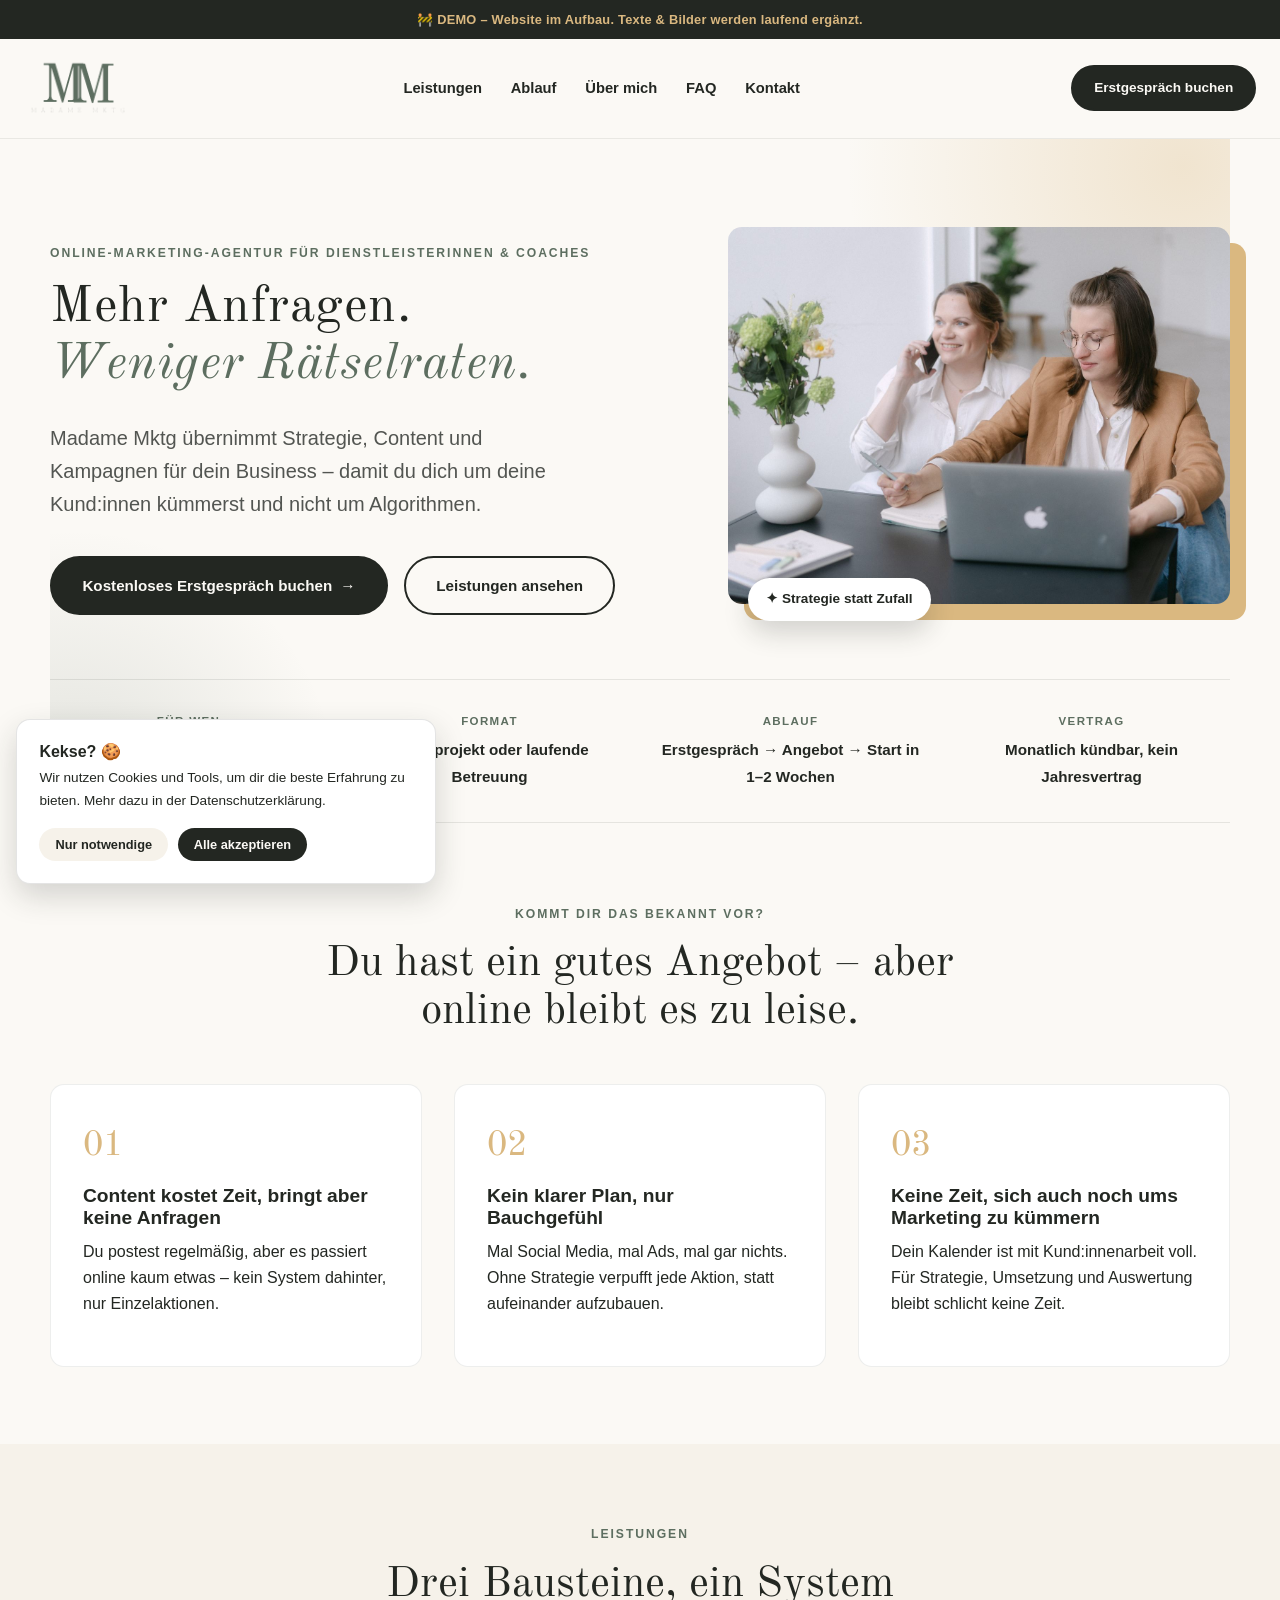
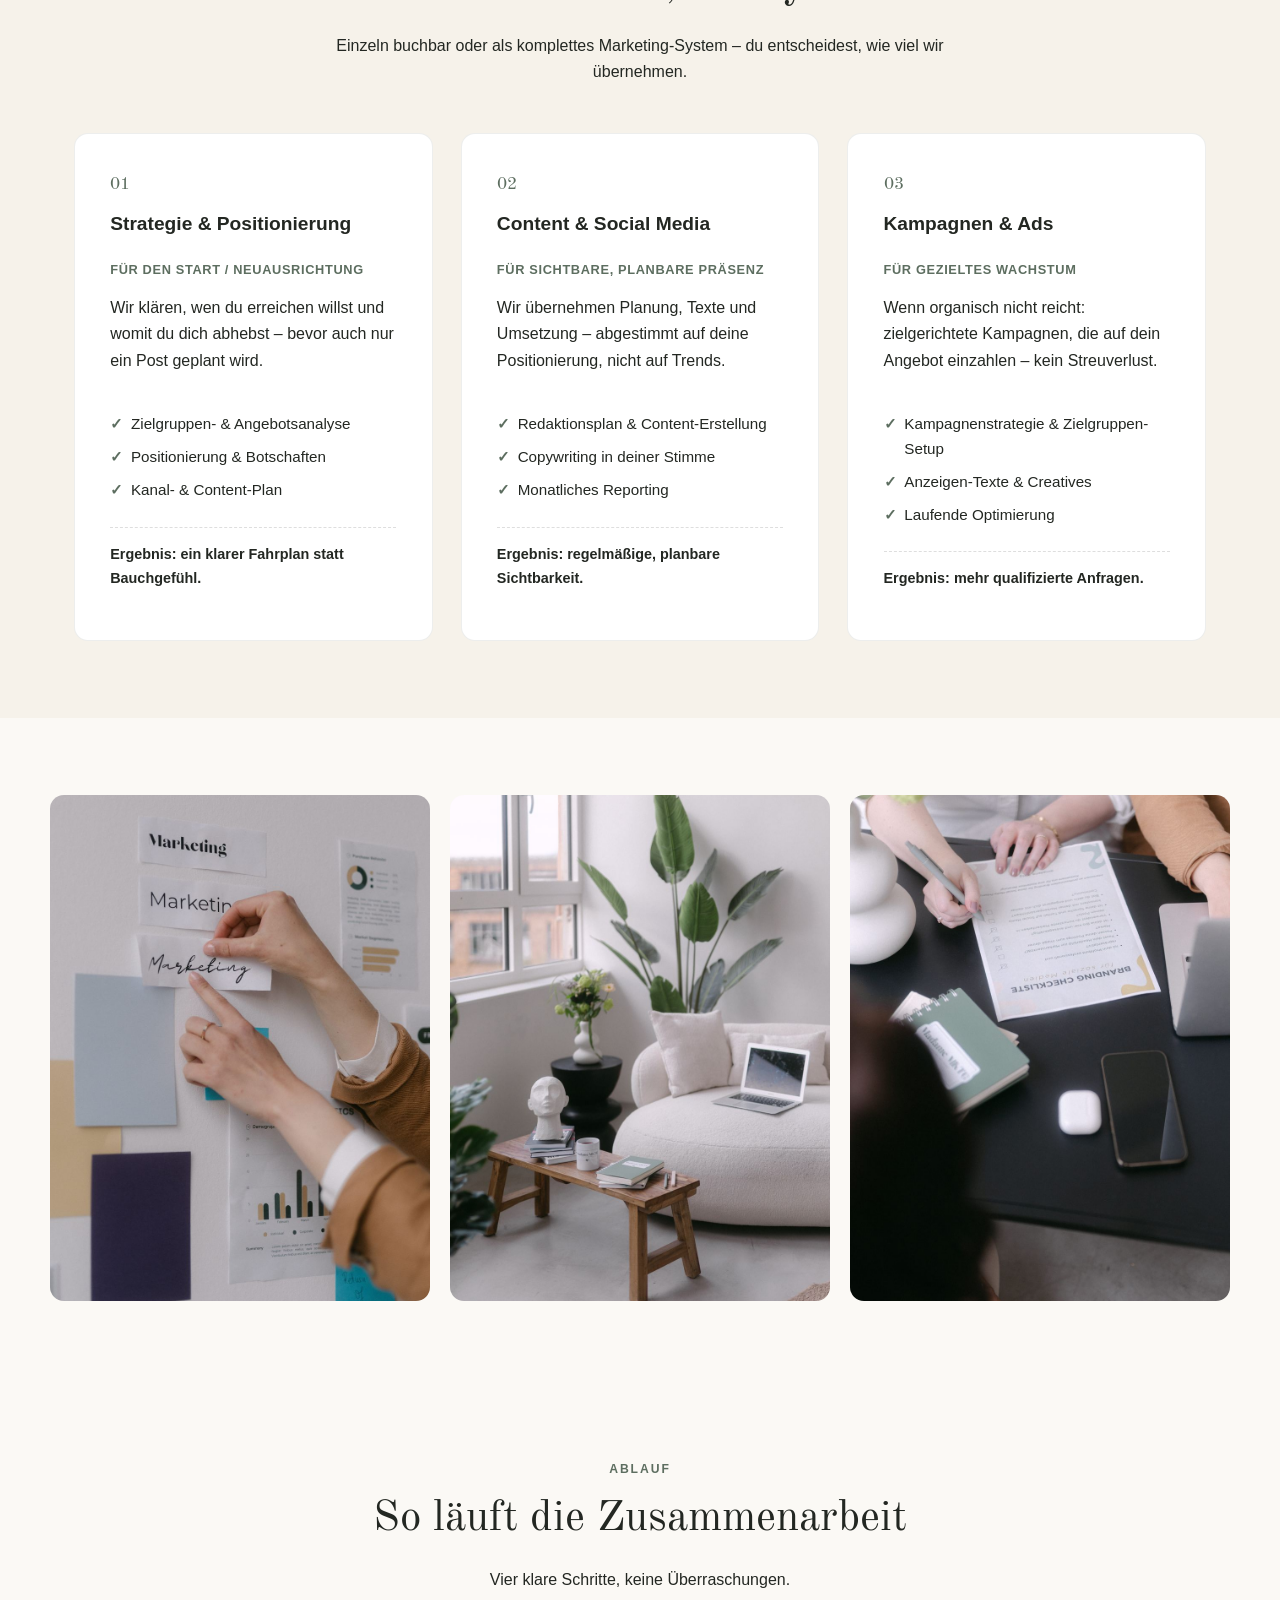
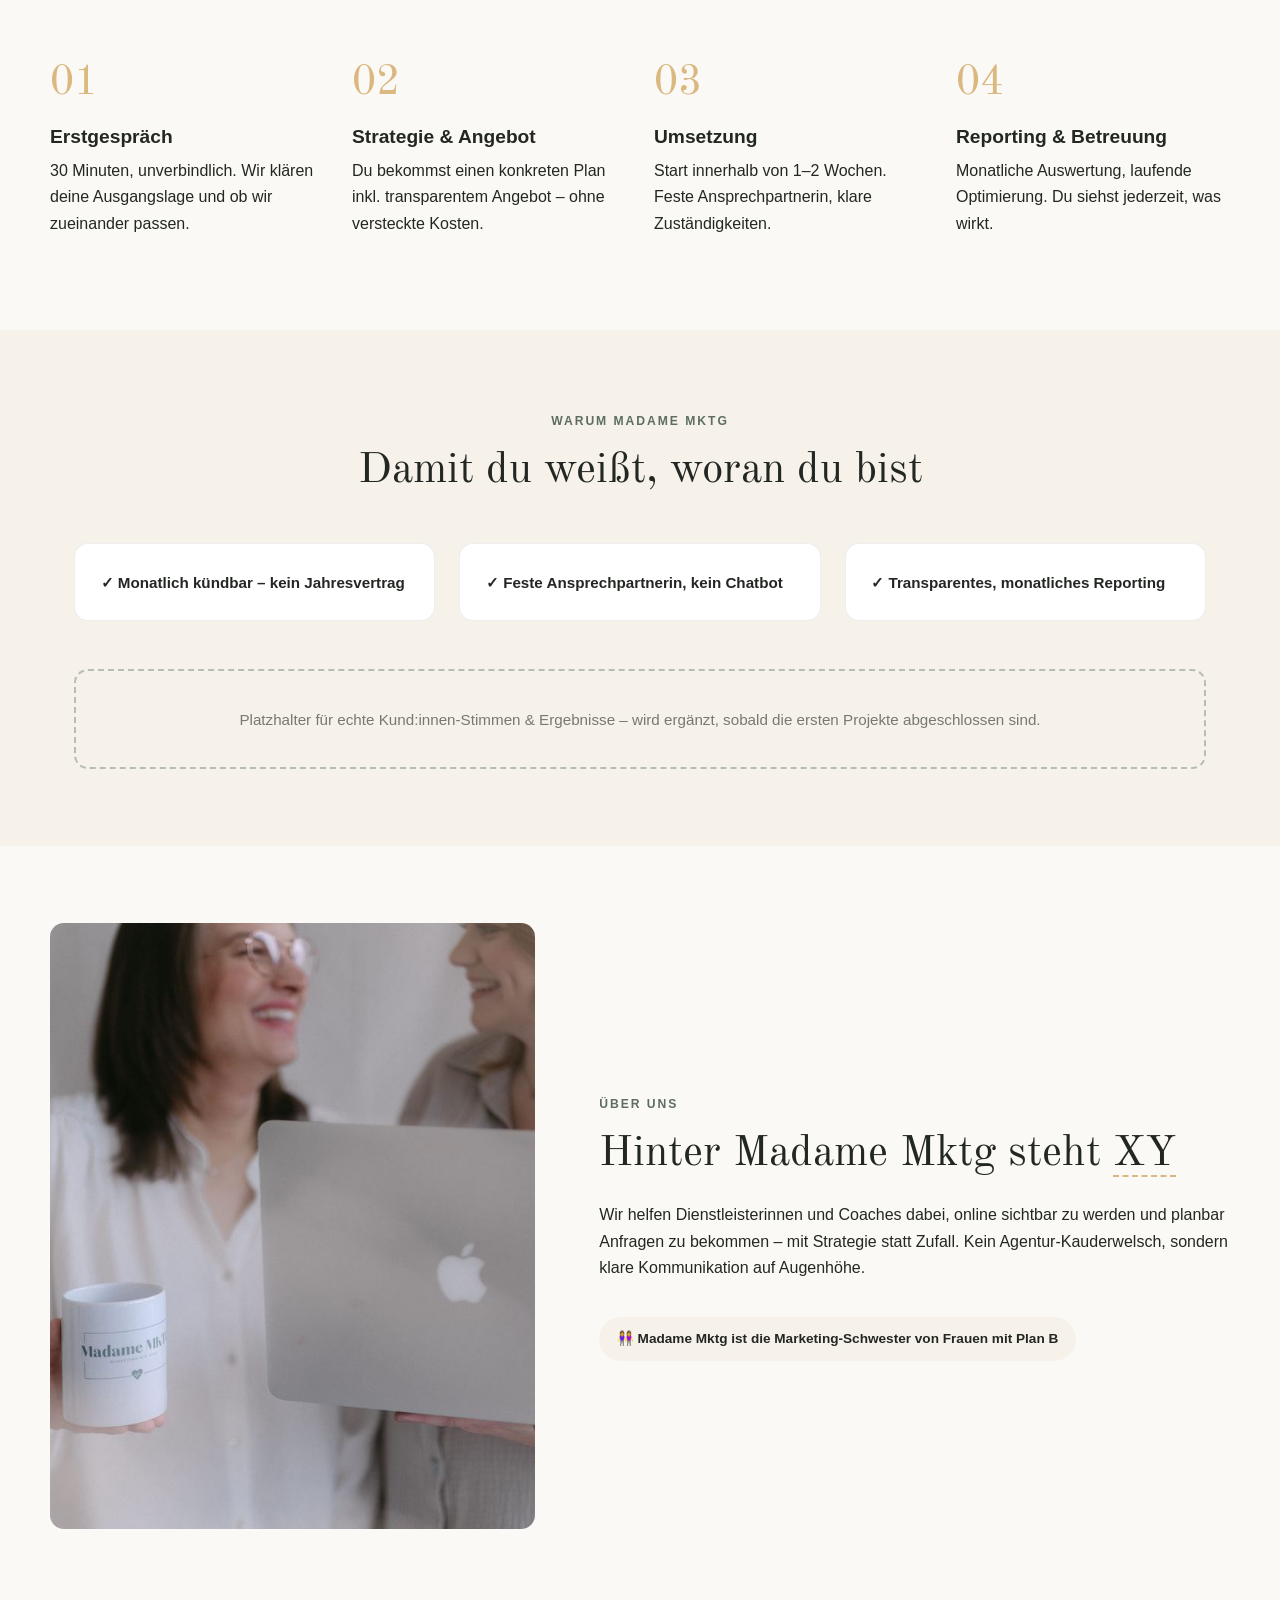
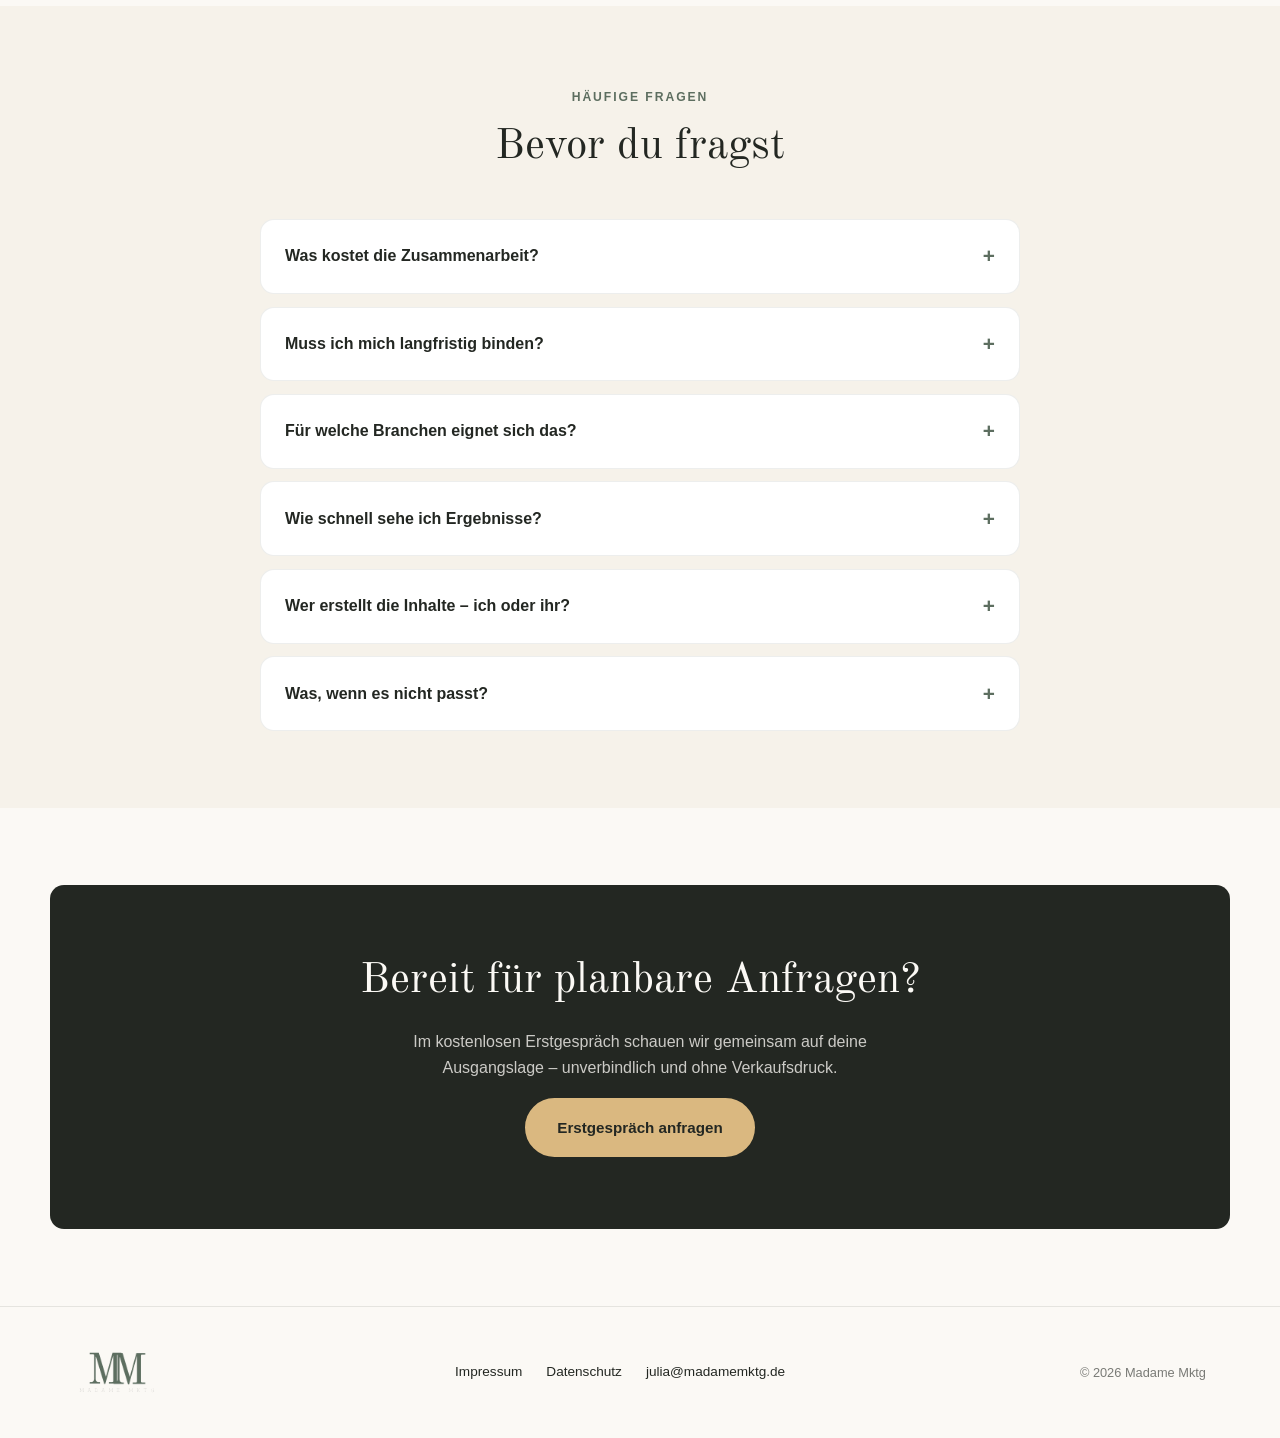
==== commit e436289d: "Logo transparent & größer, Hero-Bereich spannender gestalten - Logo: weißer Hintergrund entfernt (Ca" ====
--- a/index.html
+++ b/index.html
@@ -30,17 +30,19 @@
   <!-- HERO — Dienstleistungsseite: sofort klar, für wen / was / wie geht's weiter -->
   <section class="hero wrap">
     <div class="hero__grid">
-      <div class="hero__inner">
+      <div class="hero__inner" data-reveal>
         <span class="eyebrow">Online-Marketing-Agentur für Dienstleisterinnen &amp; Coaches</span>
-        <h1>Mehr Anfragen.<br>Weniger Rätselraten.</h1>
+        <h1>Mehr Anfragen.<br><em>Weniger Rätselraten.</em></h1>
         <p class="hero__sub">Madame Mktg übernimmt Strategie, Content und Kampagnen für dein Business – damit du dich um deine Kund:innen kümmerst und nicht um Algorithmen.</p>
         <div class="hero__cta">
-          <a href="#kontakt" class="btn">Kostenloses Erstgespräch buchen</a>
+          <a href="#kontakt" class="btn btn--arrow">Kostenloses Erstgespräch buchen <span aria-hidden="true">→</span></a>
           <a href="#leistungen" class="btn btn--outline">Leistungen ansehen</a>
         </div>
       </div>
-      <div class="hero__media">
+      <div class="hero__media" data-reveal>
+        <div class="hero__frame" aria-hidden="true"></div>
         <img src="assets/images/hero-team.jpg" alt="Zusammenarbeit bei Madame Mktg" loading="eager">
+        <div class="hero__chip">✦ Strategie statt Zufall</div>
       </div>
     </div>
 
--- a/css/style.css
+++ b/css/style.css
@@ -149,8 +149,8 @@
   gap: 0.35rem;
 }
 .logo em { font-style: normal; color: var(--sand); }
-.logo-img { height: 2.4rem; width: auto; display: block; }
-.logo-img--footer { height: 2.1rem; }
+.logo-img { height: 4rem; width: auto; display: block; }
+.logo-img--footer { height: 3.2rem; }
 .nav { display: flex; align-items: center; gap: 1.8rem; }
 .nav a { font-size: 0.92rem; font-weight: 600; }
 .nav a:hover { color: var(--forest); }
@@ -184,8 +184,16 @@
 }
 
 /* ---------- Hero ---------- */
-.hero { padding: clamp(3rem, 7vw, 5.5rem) 0 0; }
+.hero {
+  padding: clamp(3rem, 7vw, 5.5rem) 0 0;
+  position: relative;
+  background:
+    radial-gradient(480px 480px at 96% 4%, rgba(218,184,128,0.32), rgba(218,184,128,0) 70%),
+    radial-gradient(380px 380px at 2% 96%, rgba(93,110,96,0.16), rgba(93,110,96,0) 70%);
+}
 .hero__grid {
+  position: relative;
+  z-index: 1;
   display: grid;
   grid-template-columns: 1.1fr 0.9fr;
   gap: clamp(2rem, 5vw, 4rem);
@@ -210,12 +218,50 @@
 }
 .hero__cta { display: flex; gap: 1rem; flex-wrap: wrap; }
 @media (max-width: 900px) { .hero__cta { justify-content: center; } }
+.btn--arrow span { display: inline-block; transition: transform 0.25s var(--ease); }
+.btn--arrow:hover span { transform: translateX(4px); }
+
+.hero__media { position: relative; margin-bottom: 1.5rem; }
+.hero__frame {
+  position: absolute;
+  inset: 16px -16px -16px 16px;
+  background: var(--sand);
+  border-radius: var(--radius);
+  z-index: 0;
+}
 .hero__media img {
+  position: relative;
+  z-index: 1;
   width: 100%;
   height: 100%;
   aspect-ratio: 4/3;
   object-fit: cover;
   border-radius: var(--radius);
+}
+.hero__chip {
+  position: absolute;
+  z-index: 2;
+  left: 1.25rem;
+  bottom: -1.1rem;
+  background: var(--white);
+  color: var(--ink);
+  font-weight: 700;
+  font-size: 0.85rem;
+  padding: 0.65rem 1.15rem;
+  border-radius: 999px;
+  box-shadow: 0 12px 26px rgba(35,39,34,0.18);
+}
+@media (max-width: 900px) {
+  .hero__chip { left: 50%; transform: translateX(-50%); white-space: nowrap; }
+}
+
+/* Entrance animation — subtle, respects reduced motion */
+[data-reveal] { opacity: 0; transform: translateY(18px); animation: heroReveal 0.8s var(--ease) forwards; }
+.hero__inner[data-reveal] { animation-delay: 0.05s; }
+.hero__media[data-reveal] { animation-delay: 0.2s; }
+@keyframes heroReveal { to { opacity: 1; transform: none; } }
+@media (prefers-reduced-motion: reduce) {
+  [data-reveal] { animation: none; opacity: 1; transform: none; }
 }
 
 /* Clarity strip: answers "woran bin ich bei euch" at a glance */
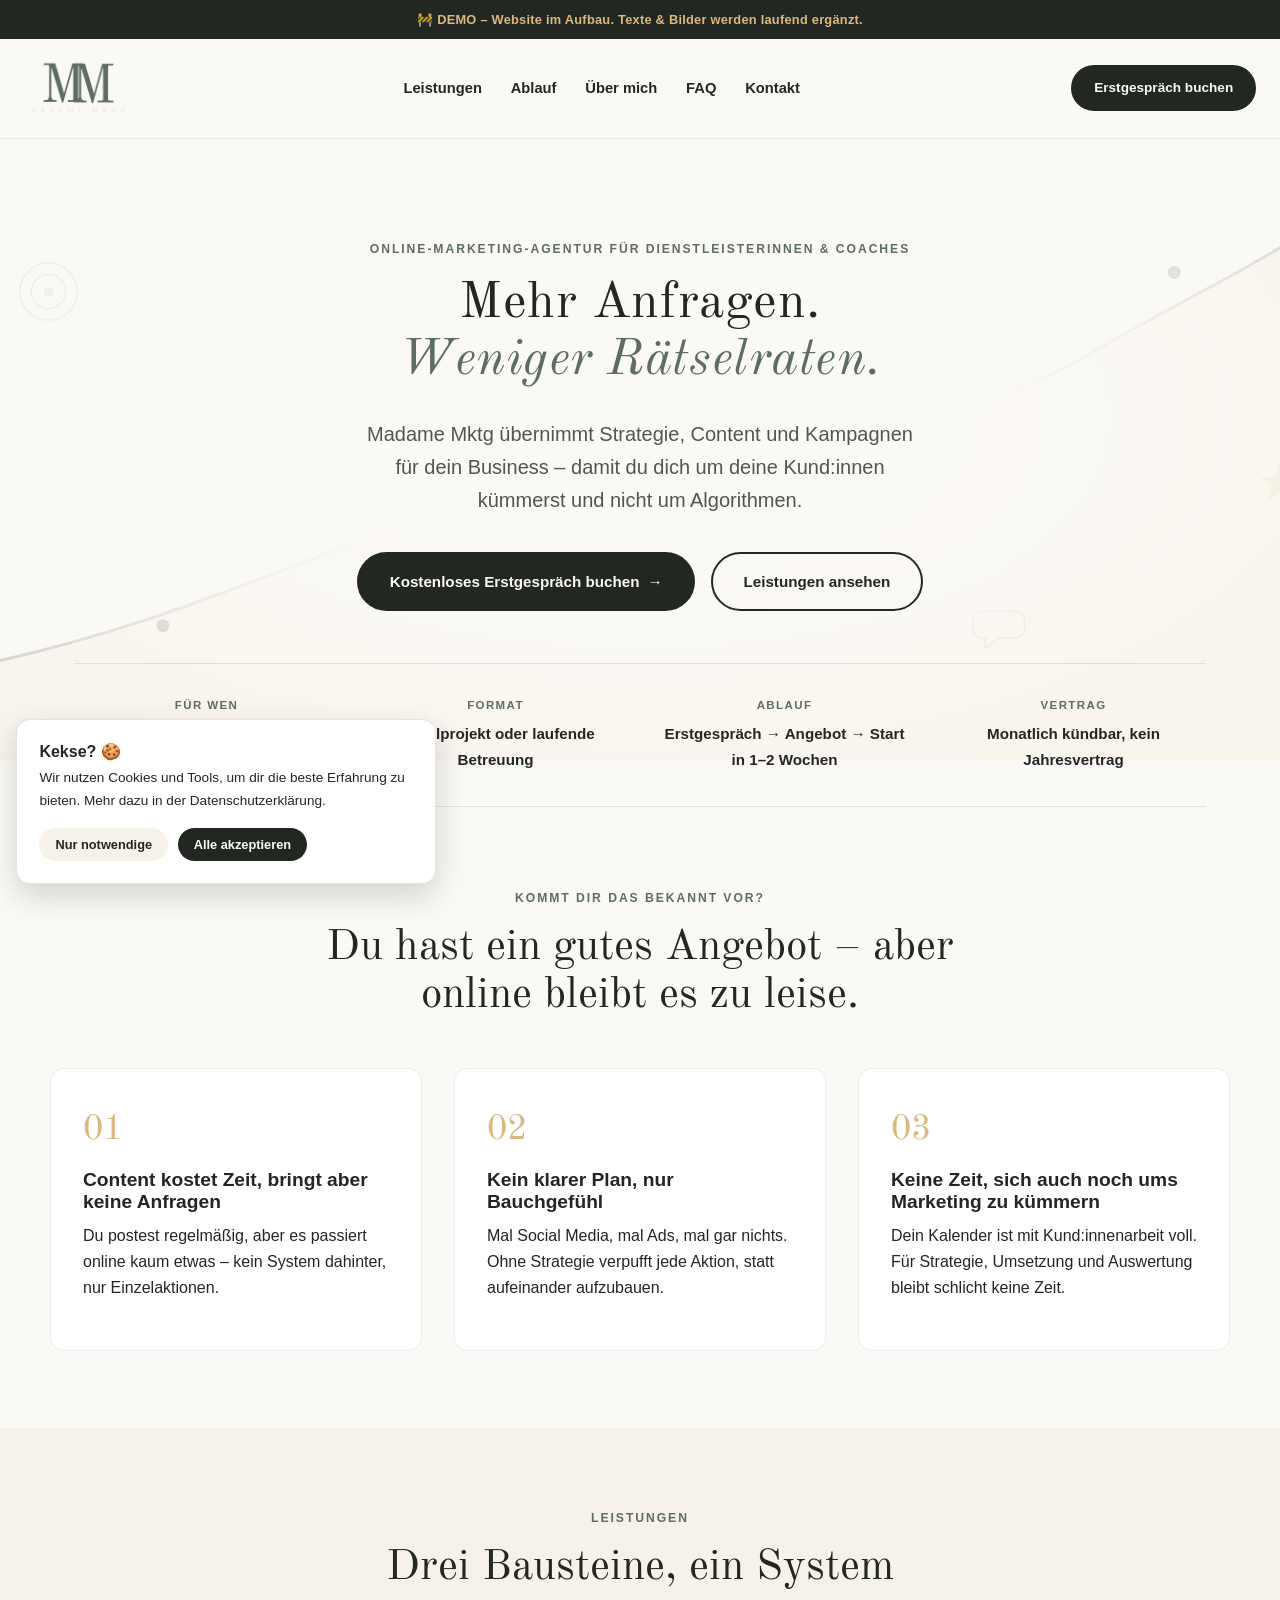
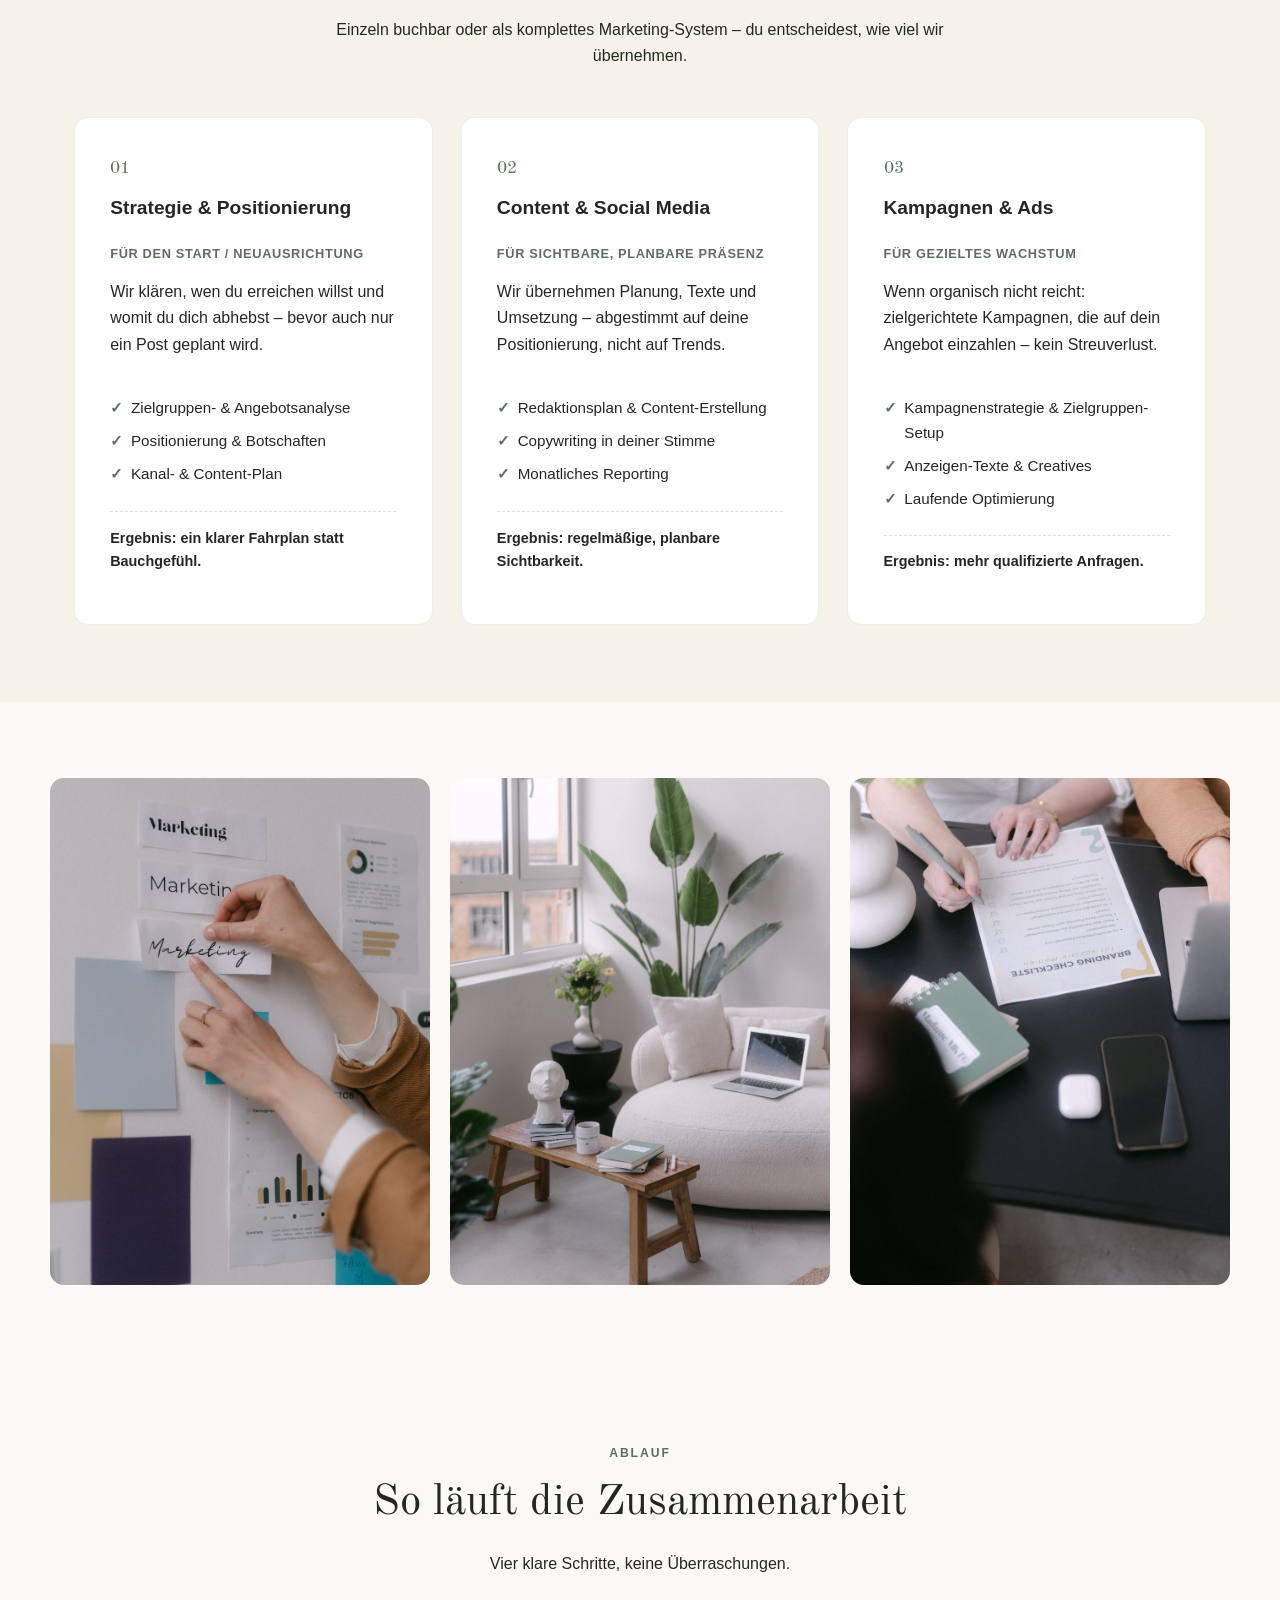
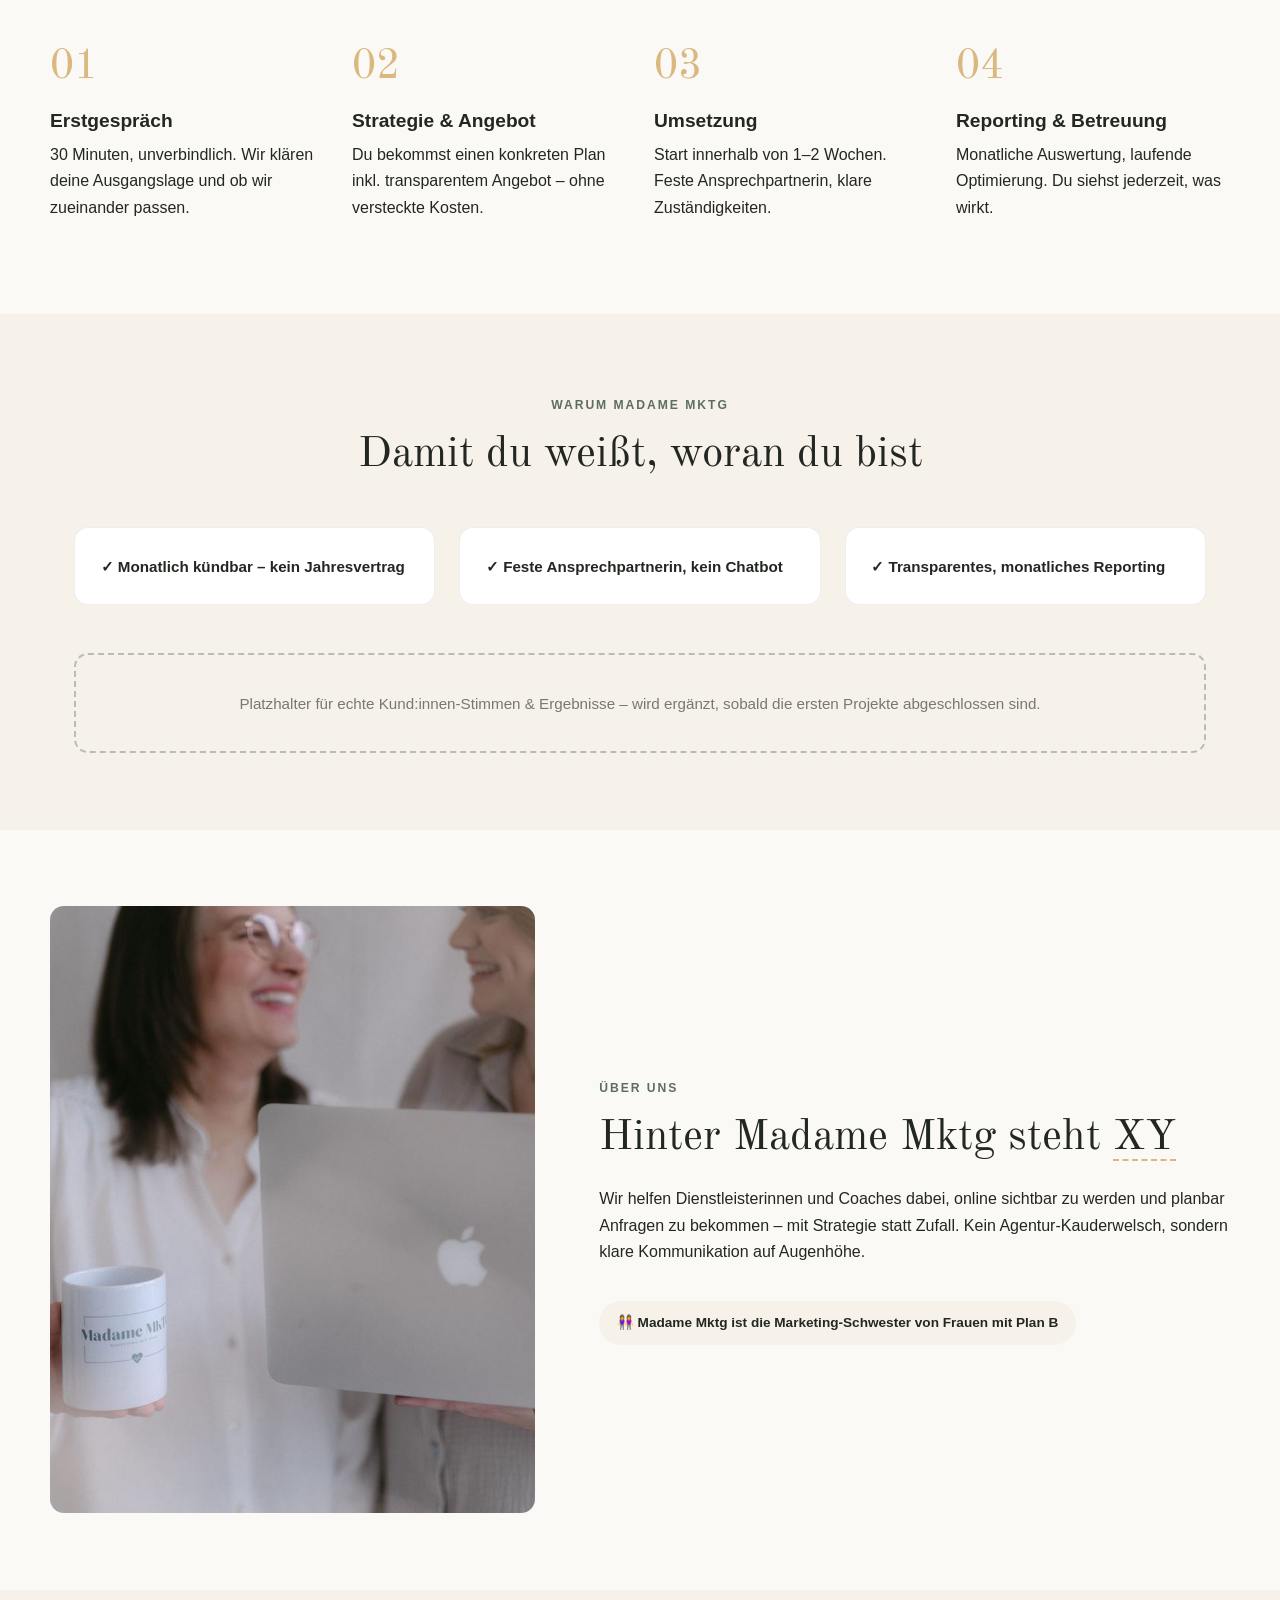
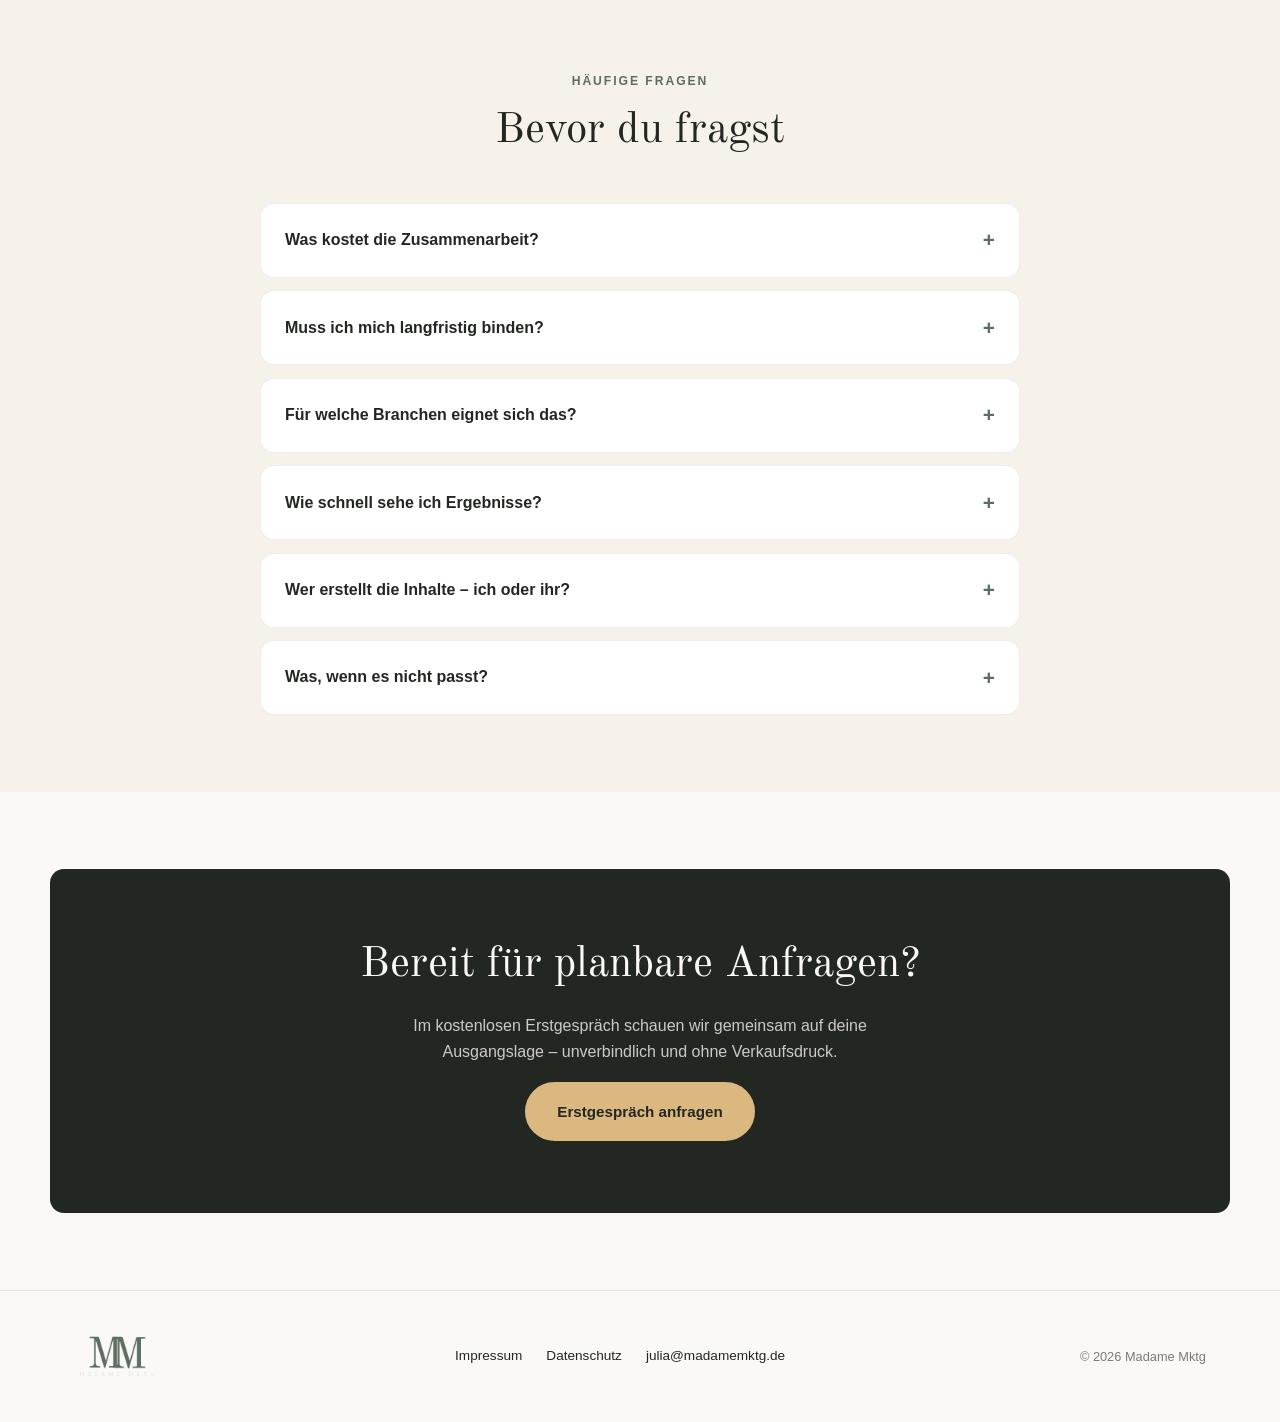
==== commit b43da00f: "Hero-Hintergrund: animierte Marketing-Grafik statt Foto (Test) Kein echtes Video verfügbar, daher al" ====
--- a/index.html
+++ b/index.html
@@ -27,9 +27,41 @@
 
 <main>
 
-  <!-- HERO — Dienstleistungsseite: sofort klar, für wen / was / wie geht's weiter -->
-  <section class="hero wrap">
-    <div class="hero__grid">
+  <!-- HERO — Dienstleistungsseite: animierte Marketing-Grafik als dezenter Hintergrund,
+       Text zentriert und per Schleier-Verlauf geschützt (lesbar, nicht ablenkend) -->
+  <section class="hero">
+    <div class="hero__bg" aria-hidden="true">
+      <svg class="hero__svg" viewBox="0 0 1600 700" preserveAspectRatio="xMidYMid slice">
+        <path class="hero__chart-fill" d="M60,560 C300,520 480,420 680,360 C880,300 1080,340 1280,220 C1400,150 1480,120 1540,60 L1540,650 L60,650 Z"/>
+        <path class="hero__chart-line" d="M60,560 C300,520 480,420 680,360 C880,300 1080,340 1280,220 C1400,150 1480,120 1540,60"/>
+        <g class="hero__dot" style="--d:0s">
+          <circle class="hero__dot-ring" cx="300" cy="510" r="6"/>
+          <circle class="hero__dot-core" cx="300" cy="510" r="6"/>
+        </g>
+        <g class="hero__dot" style="--d:0.7s">
+          <circle class="hero__dot-ring" cx="820" cy="330" r="6"/>
+          <circle class="hero__dot-core" cx="820" cy="330" r="6"/>
+        </g>
+        <g class="hero__dot" style="--d:1.4s">
+          <circle class="hero__dot-ring" cx="1360" cy="140" r="6"/>
+          <circle class="hero__dot-core" cx="1360" cy="140" r="6"/>
+        </g>
+        <g class="hero__icon hero__icon--a" transform="translate(180,160)">
+          <circle cx="0" cy="0" r="30"/>
+          <circle cx="0" cy="0" r="18"/>
+          <circle cx="0" cy="0" r="5" fill="currentColor" stroke="none"/>
+        </g>
+        <g class="hero__icon hero__icon--b" transform="translate(1180,510)">
+          <path d="M-22,-15 H14 a9 9 0 0 1 9 9 v10 a9 9 0 0 1 -9 9 H-4 l-14 11 v-11 h-4 a9 9 0 0 1 -9 -9 v-10 a9 9 0 0 1 9 -9 z"/>
+        </g>
+        <g class="hero__icon hero__icon--c" transform="translate(1470,360)">
+          <path d="M0,-18 L4.5,-4.5 L18,-4.5 L7,3.5 L11,17 L0,9 L-11,17 L-7,3.5 L-18,-4.5 L-4.5,-4.5 Z"/>
+        </g>
+      </svg>
+      <div class="hero__scrim"></div>
+    </div>
+
+    <div class="wrap">
       <div class="hero__inner" data-reveal>
         <span class="eyebrow">Online-Marketing-Agentur für Dienstleisterinnen &amp; Coaches</span>
         <h1>Mehr Anfragen.<br><em>Weniger Rätselraten.</em></h1>
@@ -39,30 +71,27 @@
           <a href="#leistungen" class="btn btn--outline">Leistungen ansehen</a>
         </div>
       </div>
-      <div class="hero__media" data-reveal>
-        <div class="hero__frame" aria-hidden="true"></div>
-        <img src="assets/images/hero-team.jpg" alt="Zusammenarbeit bei Madame Mktg" loading="eager">
-        <div class="hero__chip">✦ Strategie statt Zufall</div>
-      </div>
-    </div>
-
-    <div class="clarity">
-      <div class="clarity__grid">
-        <div class="clarity__item">
-          <span class="clarity__label">Für wen</span>
-          <span class="clarity__value">Coaches, Beraterinnen &amp; Dienstleisterinnen</span>
-        </div>
-        <div class="clarity__item">
-          <span class="clarity__label">Format</span>
-          <span class="clarity__value">Einzelprojekt oder laufende Betreuung</span>
-        </div>
-        <div class="clarity__item">
-          <span class="clarity__label">Ablauf</span>
-          <span class="clarity__value">Erstgespräch → Angebot → Start in 1–2 Wochen</span>
-        </div>
-        <div class="clarity__item">
-          <span class="clarity__label">Vertrag</span>
-          <span class="clarity__value">Monatlich kündbar, kein Jahresvertrag</span>
+    </div>
+
+    <div class="wrap">
+      <div class="clarity">
+        <div class="clarity__grid">
+          <div class="clarity__item">
+            <span class="clarity__label">Für wen</span>
+            <span class="clarity__value">Coaches, Beraterinnen &amp; Dienstleisterinnen</span>
+          </div>
+          <div class="clarity__item">
+            <span class="clarity__label">Format</span>
+            <span class="clarity__value">Einzelprojekt oder laufende Betreuung</span>
+          </div>
+          <div class="clarity__item">
+            <span class="clarity__label">Ablauf</span>
+            <span class="clarity__value">Erstgespräch → Angebot → Start in 1–2 Wochen</span>
+          </div>
+          <div class="clarity__item">
+            <span class="clarity__label">Vertrag</span>
+            <span class="clarity__value">Monatlich kündbar, kein Jahresvertrag</span>
+          </div>
         </div>
       </div>
     </div>
--- a/css/style.css
+++ b/css/style.css
@@ -185,80 +185,85 @@
 
 /* ---------- Hero ---------- */
 .hero {
-  padding: clamp(3rem, 7vw, 5.5rem) 0 0;
   position: relative;
-  background:
-    radial-gradient(480px 480px at 96% 4%, rgba(218,184,128,0.32), rgba(218,184,128,0) 70%),
-    radial-gradient(380px 380px at 2% 96%, rgba(93,110,96,0.16), rgba(93,110,96,0) 70%);
-}
-.hero__grid {
-  position: relative;
-  z-index: 1;
-  display: grid;
-  grid-template-columns: 1.1fr 0.9fr;
-  gap: clamp(2rem, 5vw, 4rem);
-  align-items: center;
-  margin-bottom: 3.2rem;
-}
-@media (max-width: 900px) {
-  .hero__grid { grid-template-columns: 1fr; }
-}
-.hero__inner { text-align: left; }
-@media (max-width: 900px) {
-  .hero__inner { text-align: center; }
-}
+  overflow: hidden;
+  padding: clamp(3.5rem, 8vw, 6rem) 0 0;
+  background: var(--paper);
+}
+.hero > .wrap { position: relative; z-index: 1; }
+
+/* Full-bleed background graphic + readability scrim */
+.hero__bg { position: absolute; inset: 0; z-index: 0; }
+.hero__svg { width: 100%; height: 100%; display: block; }
+.hero__scrim {
+  position: absolute;
+  inset: 0;
+  background: radial-gradient(65% 60% at 50% 42%, var(--paper) 40%, rgba(251,249,245,0.86) 62%, rgba(251,249,245,0.4) 100%);
+}
+
+.hero__chart-fill { fill: var(--sand); opacity: 0.14; stroke: none; }
+.hero__chart-line {
+  fill: none;
+  stroke: var(--forest);
+  stroke-width: 3;
+  stroke-linecap: round;
+  opacity: 0.4;
+  stroke-dasharray: 2000;
+  stroke-dashoffset: 2000;
+  animation: heroChartDraw 2.4s var(--ease) 0.3s forwards;
+}
+.hero__dot-core { fill: var(--forest); opacity: 0.55; }
+.hero__dot-ring {
+  fill: none;
+  stroke: var(--forest);
+  stroke-width: 2;
+  opacity: 0.4;
+  transform-box: fill-box;
+  transform-origin: center;
+  animation: heroDotPulse 3s ease-out infinite;
+  animation-delay: var(--d, 0s);
+}
+.hero__icon {
+  fill: none;
+  stroke: var(--ink);
+  stroke-width: 1.6;
+  opacity: 0.22;
+  transform-box: fill-box;
+  transform-origin: center;
+  animation: heroFloat 7s ease-in-out infinite;
+}
+.hero__icon--a { color: var(--forest); stroke: var(--forest); animation-delay: 0s; }
+.hero__icon--b { color: var(--ink); animation-delay: 1.2s; }
+.hero__icon--c { color: var(--sand); stroke: var(--sand); fill: var(--sand); opacity: 0.35; animation-delay: 2.1s; }
+
+@keyframes heroChartDraw { to { stroke-dashoffset: 0; } }
+@keyframes heroDotPulse {
+  0% { transform: scale(0.7); opacity: 0.45; }
+  70%, 100% { transform: scale(2.6); opacity: 0; }
+}
+@keyframes heroFloat {
+  0%, 100% { transform: translateY(0); }
+  50% { transform: translateY(-10px); }
+}
+@media (prefers-reduced-motion: reduce) {
+  .hero__chart-line { animation: none; stroke-dashoffset: 0; }
+  .hero__dot-ring, .hero__icon { animation: none; }
+}
+
+.hero__inner { text-align: center; max-width: 720px; margin: 0 auto; }
 .hero__sub {
   font-size: clamp(1.05rem, 1.6vw, 1.25rem);
   color: rgba(35,39,34,0.78);
-  max-width: 520px;
-  margin: 0 0 2.2rem;
-}
-@media (max-width: 900px) {
-  .hero__sub { margin-left: auto; margin-right: auto; }
-}
-.hero__cta { display: flex; gap: 1rem; flex-wrap: wrap; }
-@media (max-width: 900px) { .hero__cta { justify-content: center; } }
+  max-width: 560px;
+  margin: 0 auto 2.2rem;
+}
+.hero__cta { display: flex; justify-content: center; gap: 1rem; flex-wrap: wrap; margin-bottom: 3.2rem; }
 .btn--arrow span { display: inline-block; transition: transform 0.25s var(--ease); }
 .btn--arrow:hover span { transform: translateX(4px); }
-
-.hero__media { position: relative; margin-bottom: 1.5rem; }
-.hero__frame {
-  position: absolute;
-  inset: 16px -16px -16px 16px;
-  background: var(--sand);
-  border-radius: var(--radius);
-  z-index: 0;
-}
-.hero__media img {
-  position: relative;
-  z-index: 1;
-  width: 100%;
-  height: 100%;
-  aspect-ratio: 4/3;
-  object-fit: cover;
-  border-radius: var(--radius);
-}
-.hero__chip {
-  position: absolute;
-  z-index: 2;
-  left: 1.25rem;
-  bottom: -1.1rem;
-  background: var(--white);
-  color: var(--ink);
-  font-weight: 700;
-  font-size: 0.85rem;
-  padding: 0.65rem 1.15rem;
-  border-radius: 999px;
-  box-shadow: 0 12px 26px rgba(35,39,34,0.18);
-}
-@media (max-width: 900px) {
-  .hero__chip { left: 50%; transform: translateX(-50%); white-space: nowrap; }
-}
 
 /* Entrance animation — subtle, respects reduced motion */
 [data-reveal] { opacity: 0; transform: translateY(18px); animation: heroReveal 0.8s var(--ease) forwards; }
 .hero__inner[data-reveal] { animation-delay: 0.05s; }
-.hero__media[data-reveal] { animation-delay: 0.2s; }
 @keyframes heroReveal { to { opacity: 1; transform: none; } }
 @media (prefers-reduced-motion: reduce) {
   [data-reveal] { animation: none; opacity: 1; transform: none; }
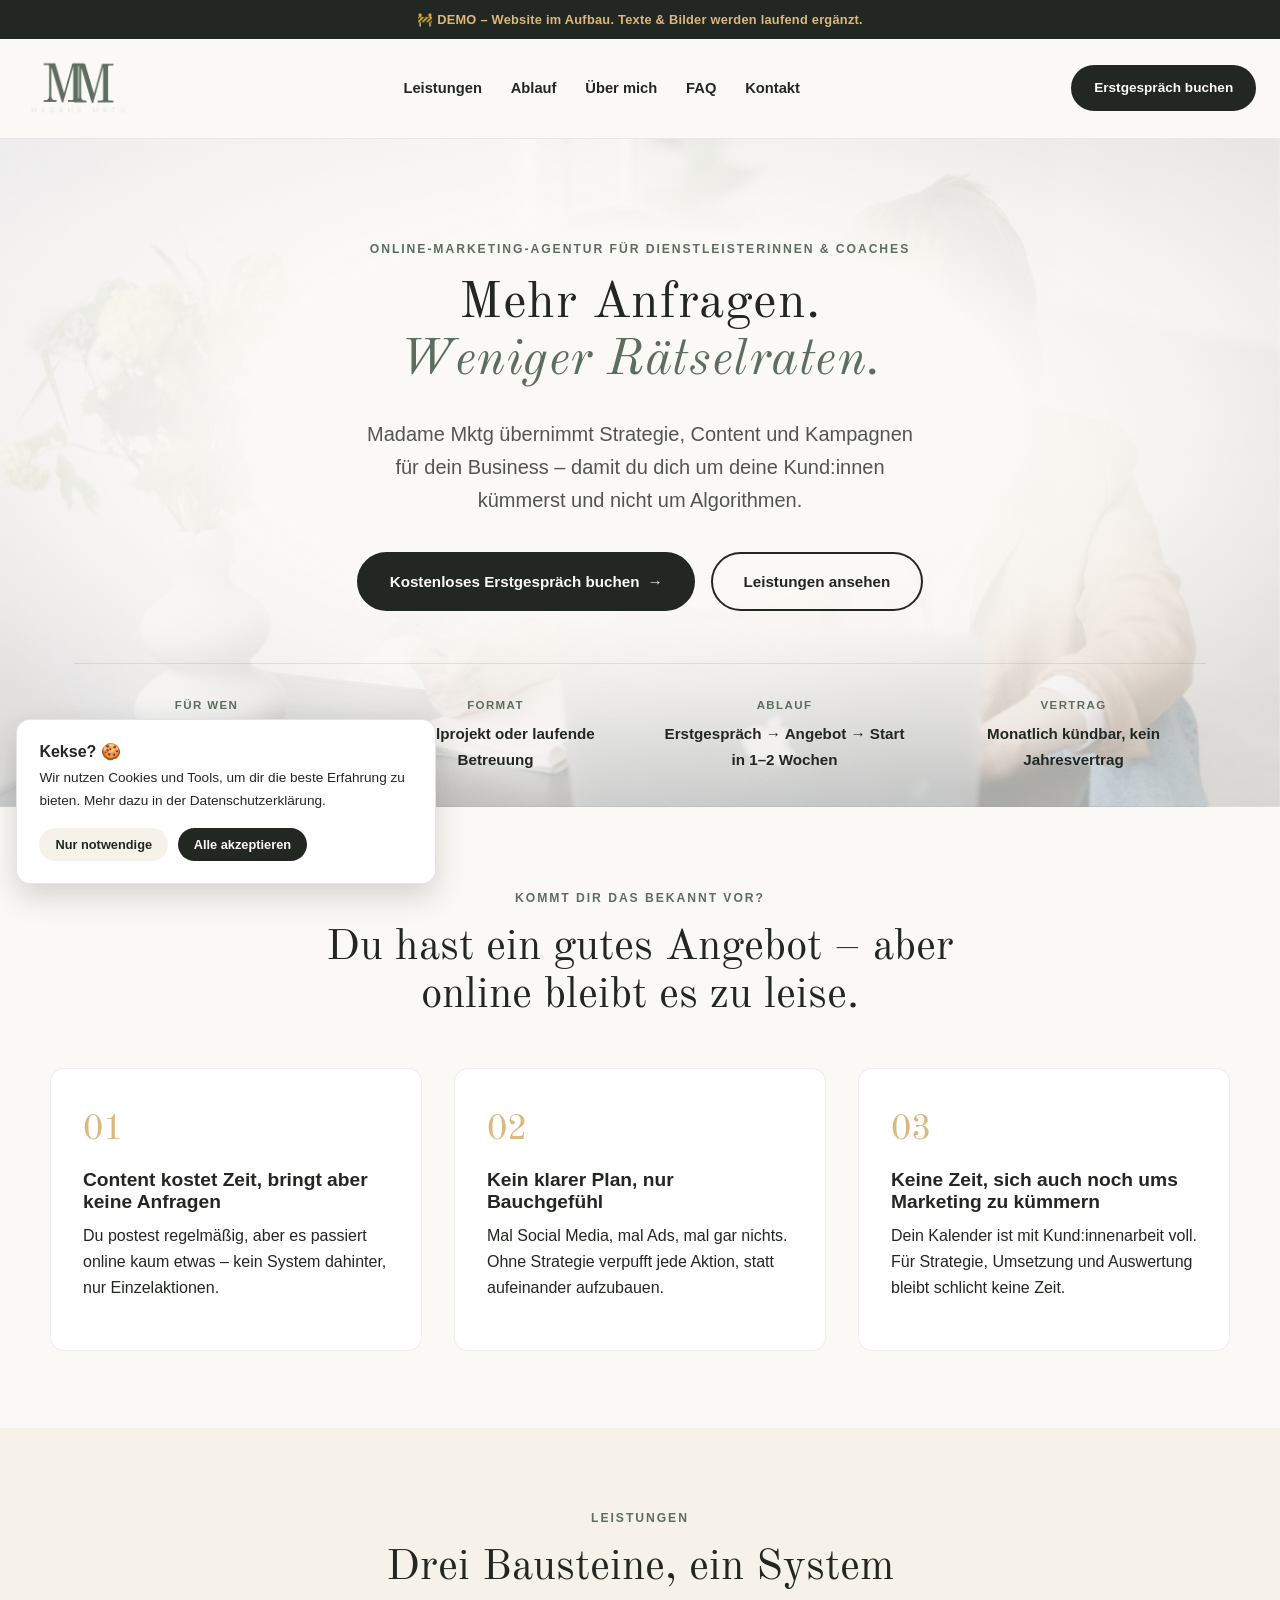
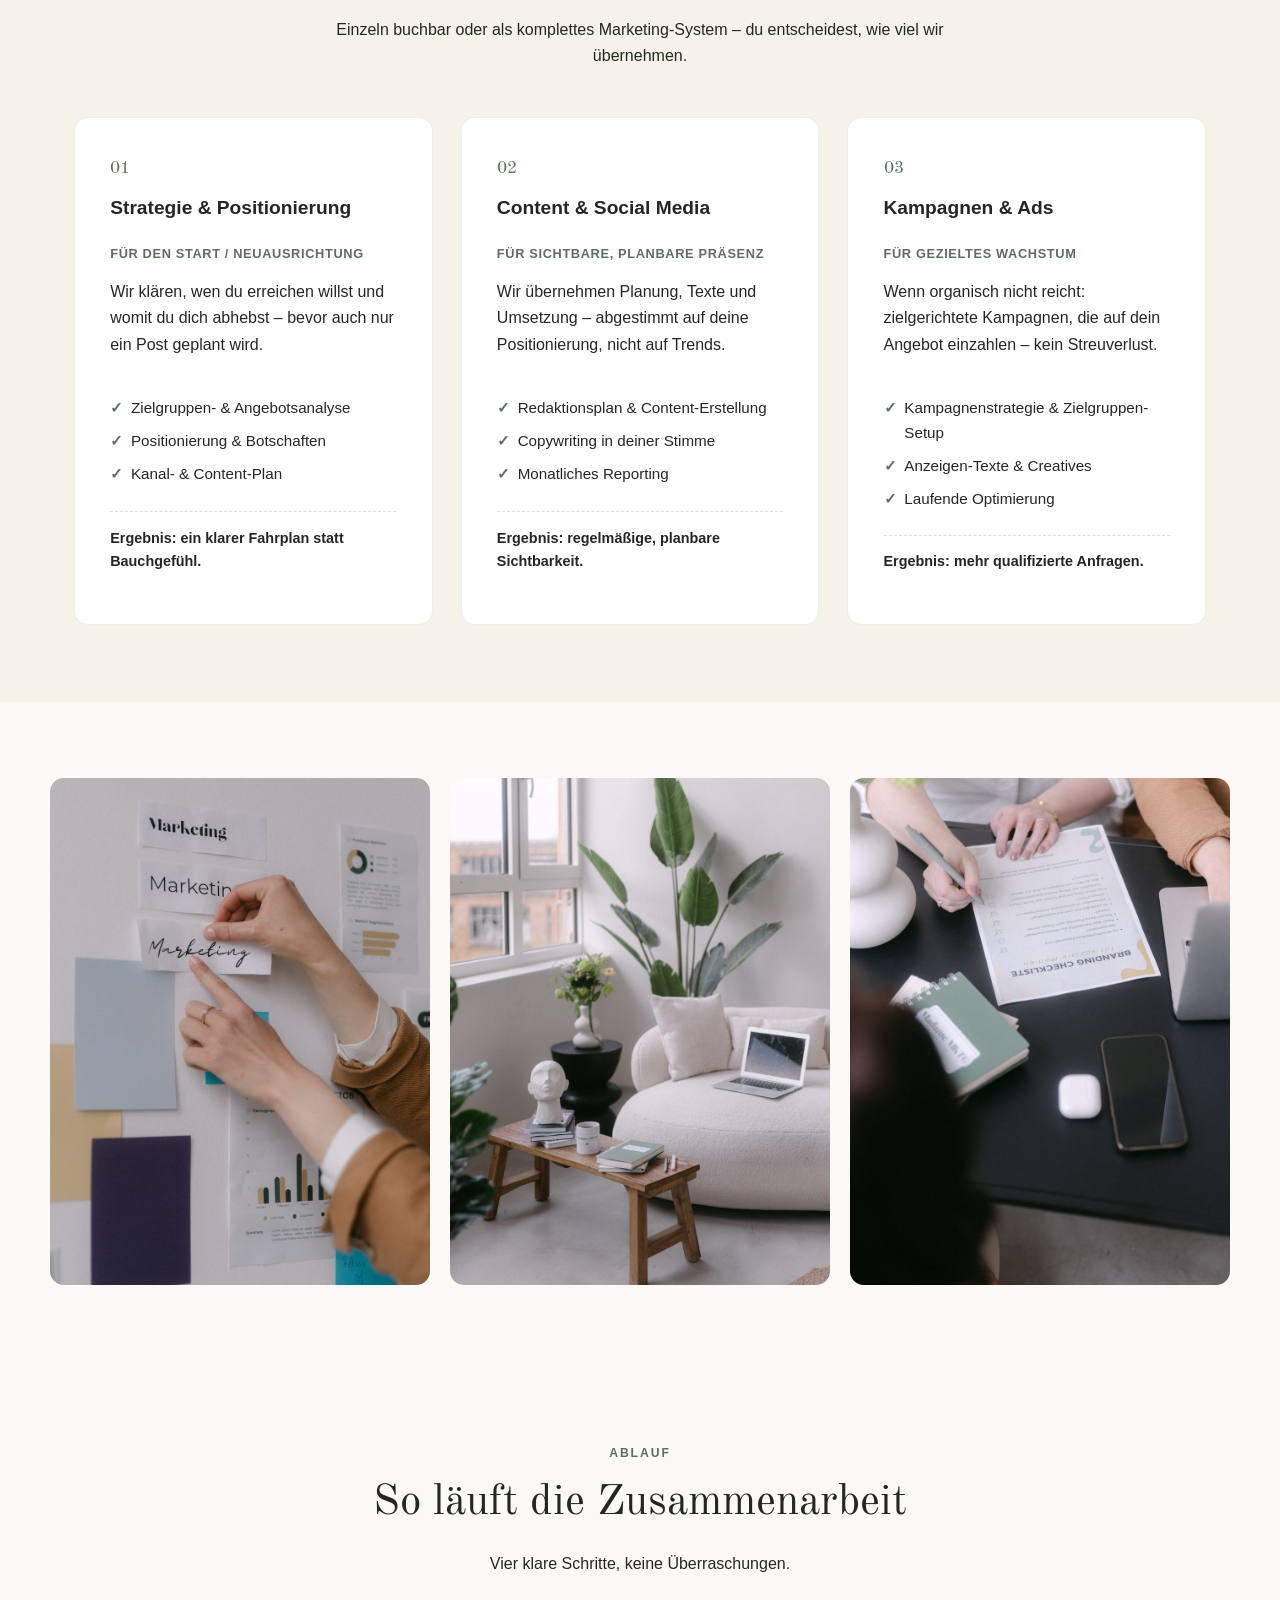
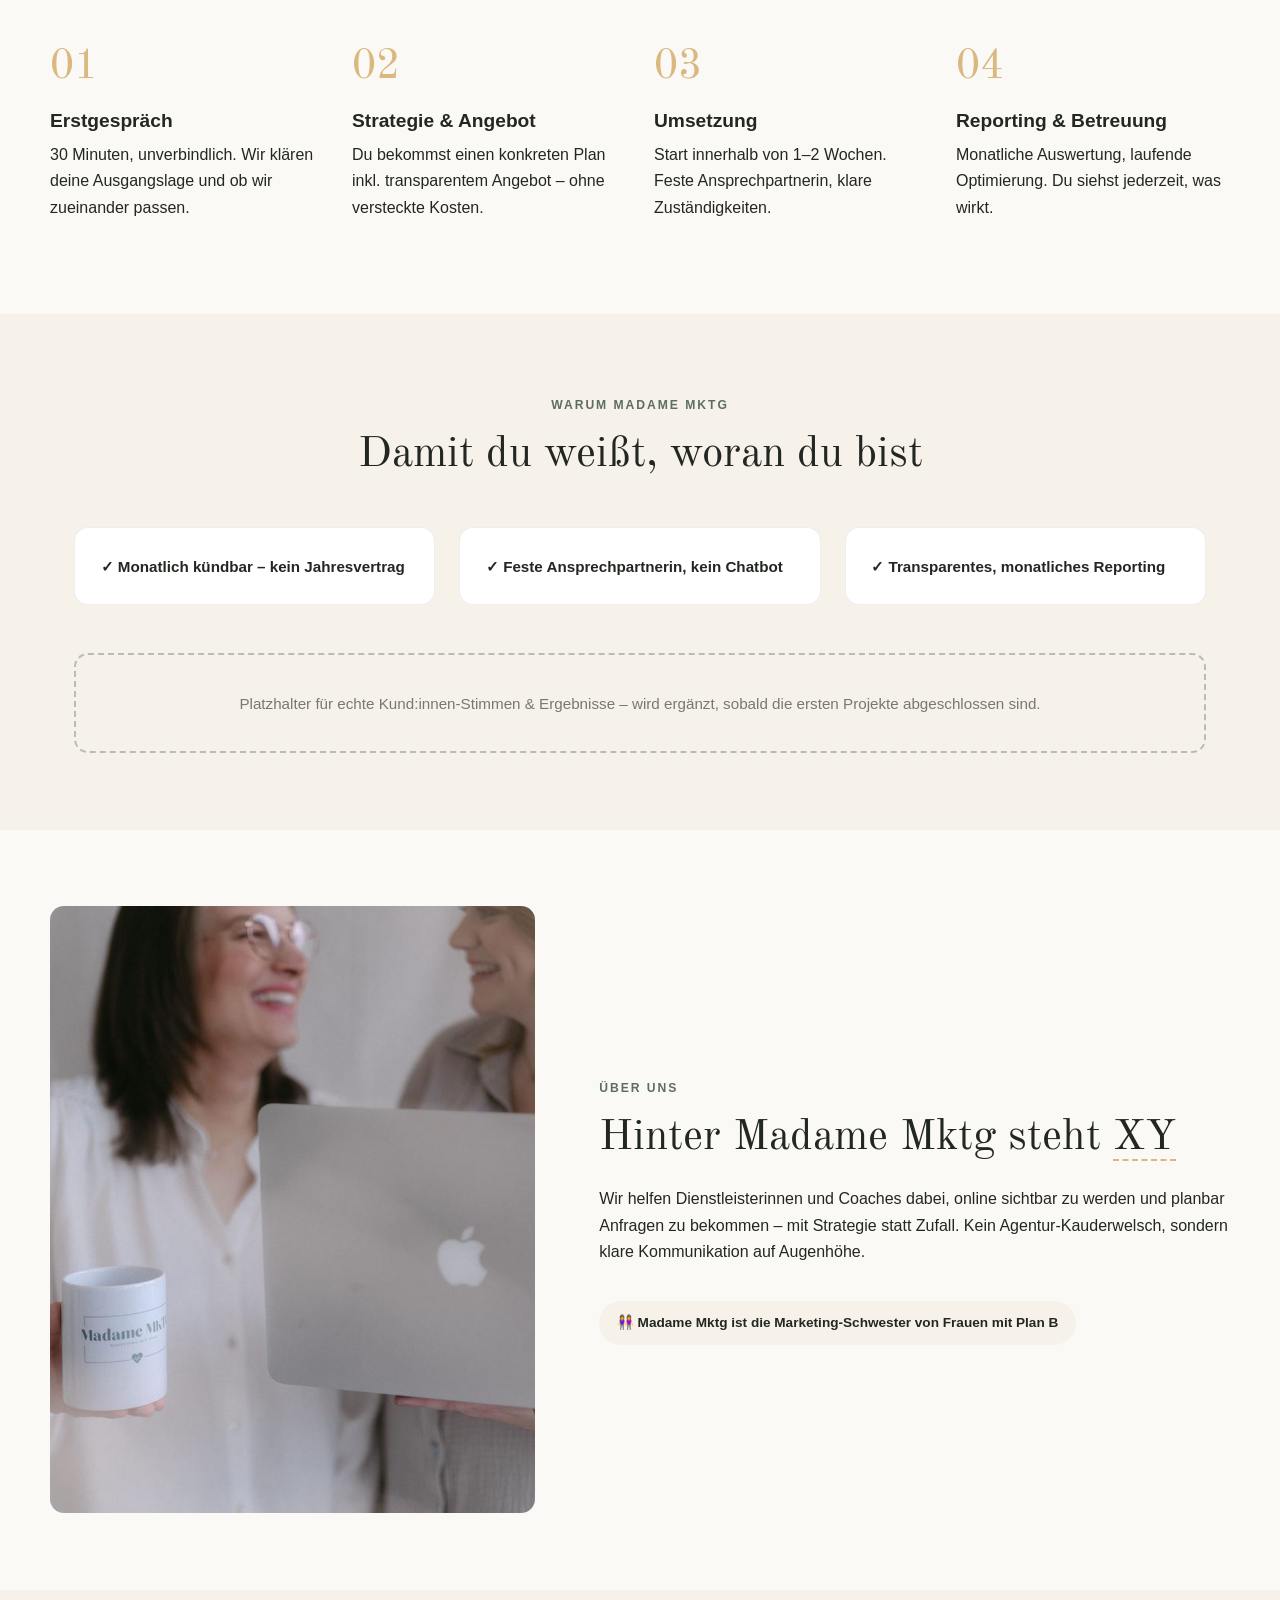
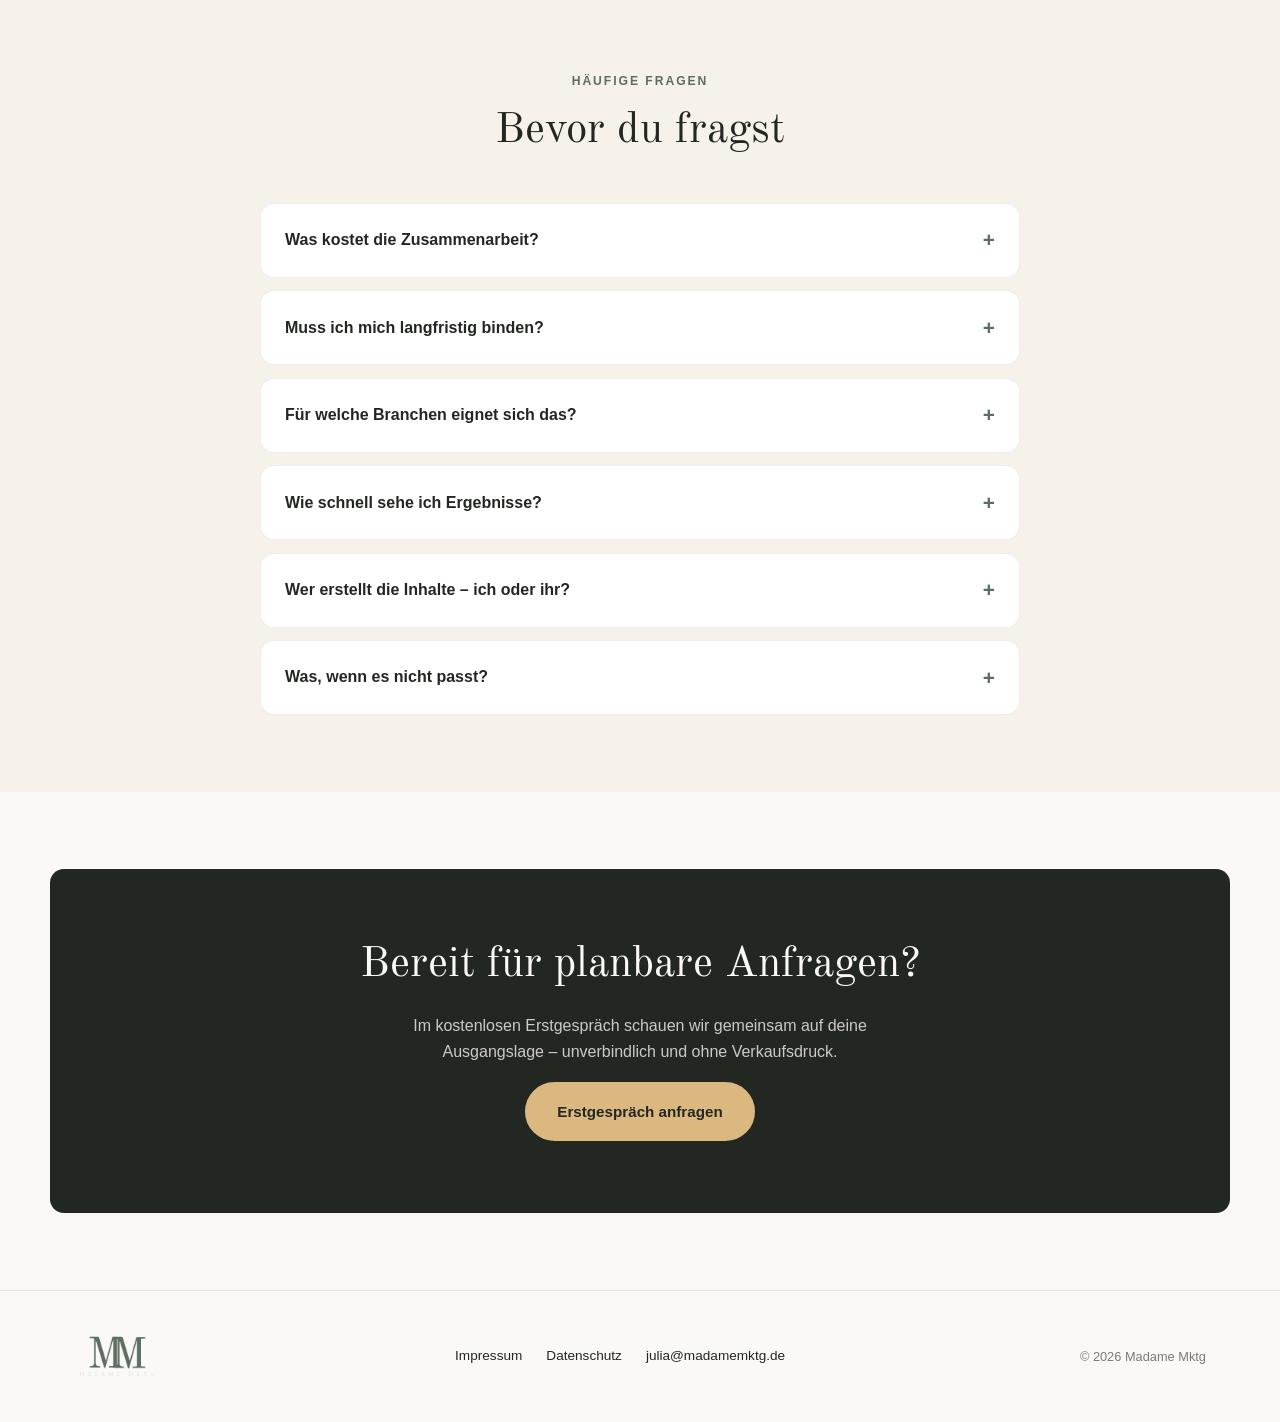
==== commit 6d3406d7: "Hero-Hintergrund: echtes Foto mit sanftem Dauer-Zoom statt SVG-Grafik Ersetzt die animierte SVG-Graf" ====
--- a/index.html
+++ b/index.html
@@ -27,37 +27,11 @@
 
 <main>
 
-  <!-- HERO — Dienstleistungsseite: animierte Marketing-Grafik als dezenter Hintergrund,
+  <!-- HERO — Dienstleistungsseite: Foto als dezenter Hintergrund mit langsamem Zoom-Loop,
        Text zentriert und per Schleier-Verlauf geschützt (lesbar, nicht ablenkend) -->
   <section class="hero">
     <div class="hero__bg" aria-hidden="true">
-      <svg class="hero__svg" viewBox="0 0 1600 700" preserveAspectRatio="xMidYMid slice">
-        <path class="hero__chart-fill" d="M60,560 C300,520 480,420 680,360 C880,300 1080,340 1280,220 C1400,150 1480,120 1540,60 L1540,650 L60,650 Z"/>
-        <path class="hero__chart-line" d="M60,560 C300,520 480,420 680,360 C880,300 1080,340 1280,220 C1400,150 1480,120 1540,60"/>
-        <g class="hero__dot" style="--d:0s">
-          <circle class="hero__dot-ring" cx="300" cy="510" r="6"/>
-          <circle class="hero__dot-core" cx="300" cy="510" r="6"/>
-        </g>
-        <g class="hero__dot" style="--d:0.7s">
-          <circle class="hero__dot-ring" cx="820" cy="330" r="6"/>
-          <circle class="hero__dot-core" cx="820" cy="330" r="6"/>
-        </g>
-        <g class="hero__dot" style="--d:1.4s">
-          <circle class="hero__dot-ring" cx="1360" cy="140" r="6"/>
-          <circle class="hero__dot-core" cx="1360" cy="140" r="6"/>
-        </g>
-        <g class="hero__icon hero__icon--a" transform="translate(180,160)">
-          <circle cx="0" cy="0" r="30"/>
-          <circle cx="0" cy="0" r="18"/>
-          <circle cx="0" cy="0" r="5" fill="currentColor" stroke="none"/>
-        </g>
-        <g class="hero__icon hero__icon--b" transform="translate(1180,510)">
-          <path d="M-22,-15 H14 a9 9 0 0 1 9 9 v10 a9 9 0 0 1 -9 9 H-4 l-14 11 v-11 h-4 a9 9 0 0 1 -9 -9 v-10 a9 9 0 0 1 9 -9 z"/>
-        </g>
-        <g class="hero__icon hero__icon--c" transform="translate(1470,360)">
-          <path d="M0,-18 L4.5,-4.5 L18,-4.5 L7,3.5 L11,17 L0,9 L-11,17 L-7,3.5 L-18,-4.5 L-4.5,-4.5 Z"/>
-        </g>
-      </svg>
+      <img class="hero__bg-img" src="assets/images/hero-team.jpg" alt="" loading="eager">
       <div class="hero__scrim"></div>
     </div>
 
--- a/css/style.css
+++ b/css/style.css
@@ -192,62 +192,33 @@
 }
 .hero > .wrap { position: relative; z-index: 1; }
 
-/* Full-bleed background graphic + readability scrim */
-.hero__bg { position: absolute; inset: 0; z-index: 0; }
-.hero__svg { width: 100%; height: 100%; display: block; }
+/* Full-bleed background photo (slow zoom loop) + readability scrim */
+.hero__bg { position: absolute; inset: 0; z-index: 0; overflow: hidden; }
+.hero__bg-img {
+  position: absolute;
+  inset: 0;
+  width: 100%;
+  height: 100%;
+  object-fit: cover;
+  object-position: 50% 30%;
+  opacity: 0.55;
+  filter: grayscale(12%) saturate(0.9);
+  transform: scale(1);
+  animation: heroZoom 26s ease-in-out infinite alternate;
+  will-change: transform;
+}
 .hero__scrim {
   position: absolute;
   inset: 0;
-  background: radial-gradient(65% 60% at 50% 42%, var(--paper) 40%, rgba(251,249,245,0.86) 62%, rgba(251,249,245,0.4) 100%);
-}
-
-.hero__chart-fill { fill: var(--sand); opacity: 0.14; stroke: none; }
-.hero__chart-line {
-  fill: none;
-  stroke: var(--forest);
-  stroke-width: 3;
-  stroke-linecap: round;
-  opacity: 0.4;
-  stroke-dasharray: 2000;
-  stroke-dashoffset: 2000;
-  animation: heroChartDraw 2.4s var(--ease) 0.3s forwards;
-}
-.hero__dot-core { fill: var(--forest); opacity: 0.55; }
-.hero__dot-ring {
-  fill: none;
-  stroke: var(--forest);
-  stroke-width: 2;
-  opacity: 0.4;
-  transform-box: fill-box;
-  transform-origin: center;
-  animation: heroDotPulse 3s ease-out infinite;
-  animation-delay: var(--d, 0s);
-}
-.hero__icon {
-  fill: none;
-  stroke: var(--ink);
-  stroke-width: 1.6;
-  opacity: 0.22;
-  transform-box: fill-box;
-  transform-origin: center;
-  animation: heroFloat 7s ease-in-out infinite;
-}
-.hero__icon--a { color: var(--forest); stroke: var(--forest); animation-delay: 0s; }
-.hero__icon--b { color: var(--ink); animation-delay: 1.2s; }
-.hero__icon--c { color: var(--sand); stroke: var(--sand); fill: var(--sand); opacity: 0.35; animation-delay: 2.1s; }
-
-@keyframes heroChartDraw { to { stroke-dashoffset: 0; } }
-@keyframes heroDotPulse {
-  0% { transform: scale(0.7); opacity: 0.45; }
-  70%, 100% { transform: scale(2.6); opacity: 0; }
-}
-@keyframes heroFloat {
-  0%, 100% { transform: translateY(0); }
-  50% { transform: translateY(-10px); }
+  background: radial-gradient(65% 60% at 50% 42%, var(--paper) 46%, rgba(251,249,245,0.85) 66%, rgba(251,249,245,0.4) 100%);
+}
+
+@keyframes heroZoom {
+  from { transform: scale(1); }
+  to { transform: scale(1.12); }
 }
 @media (prefers-reduced-motion: reduce) {
-  .hero__chart-line { animation: none; stroke-dashoffset: 0; }
-  .hero__dot-ring, .hero__icon { animation: none; }
+  .hero__bg-img { animation: none; transform: scale(1.04); }
 }
 
 .hero__inner { text-align: center; max-width: 720px; margin: 0 auto; }
